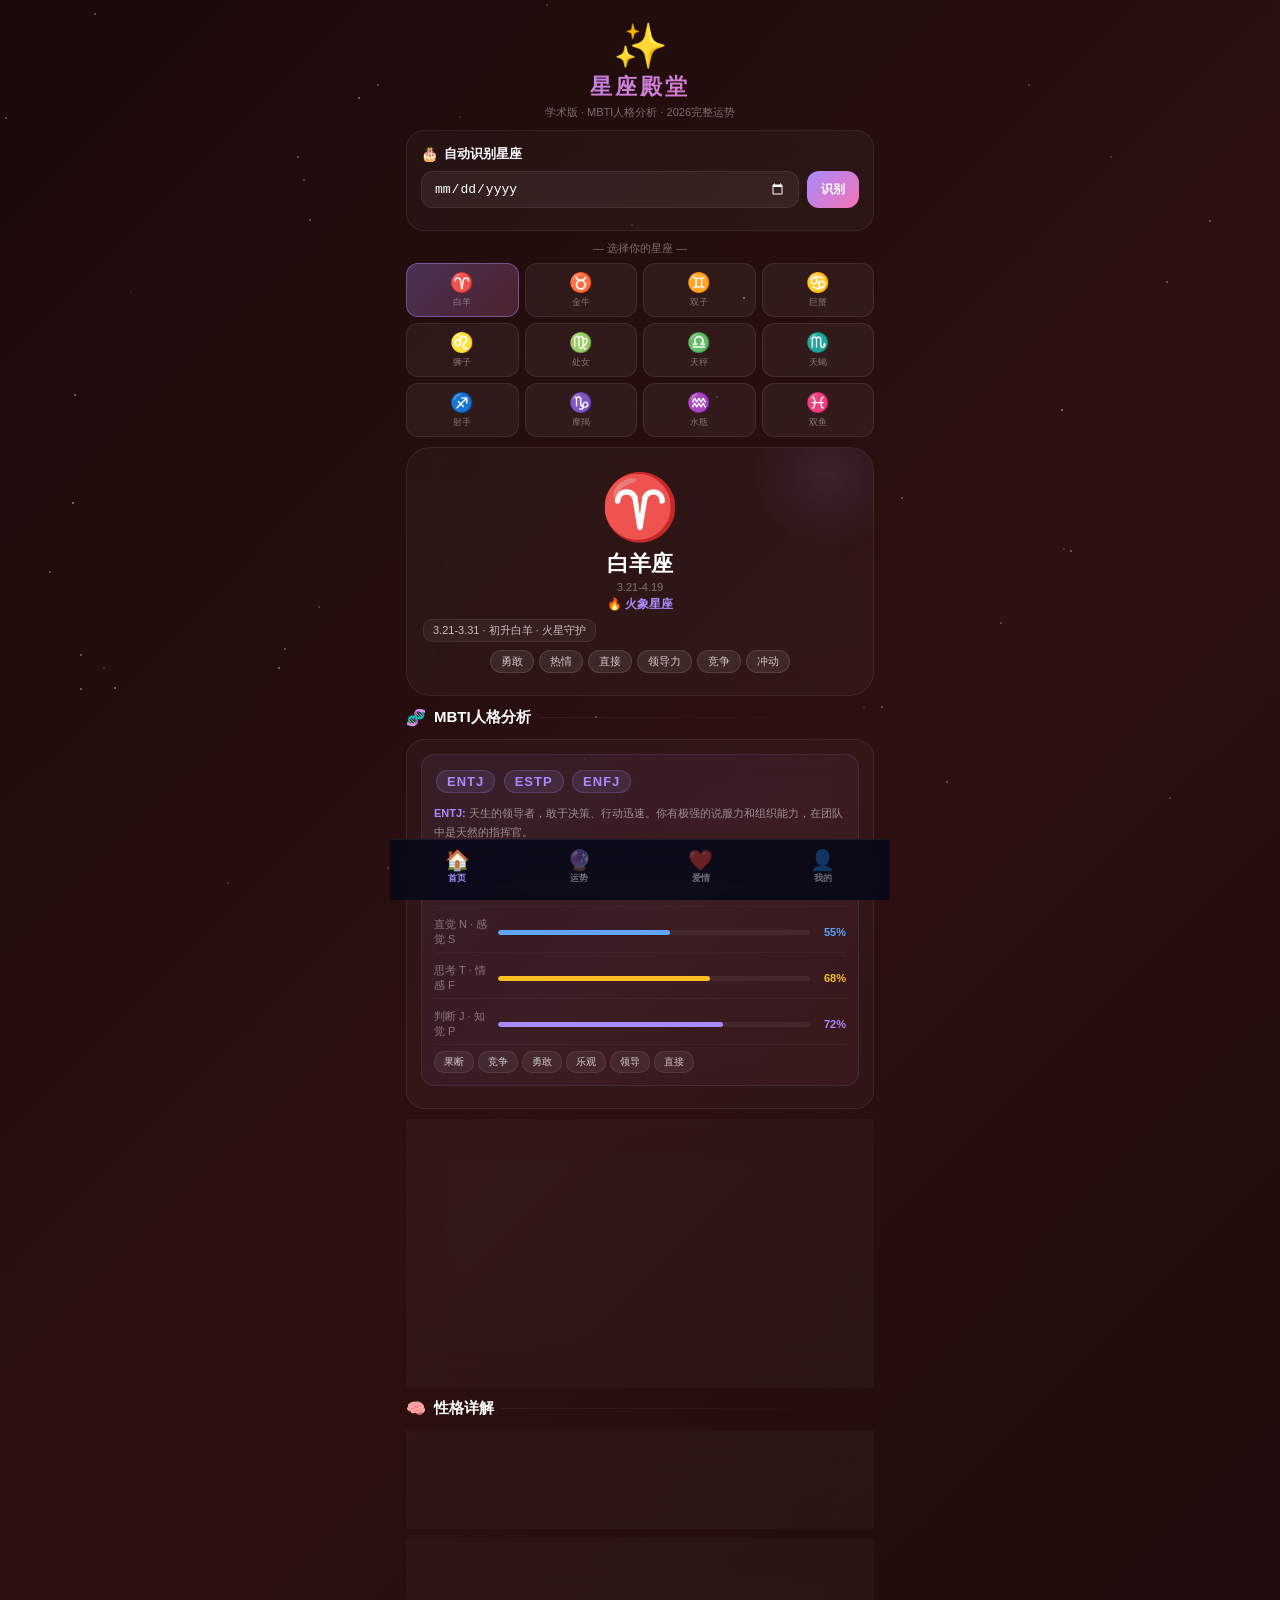
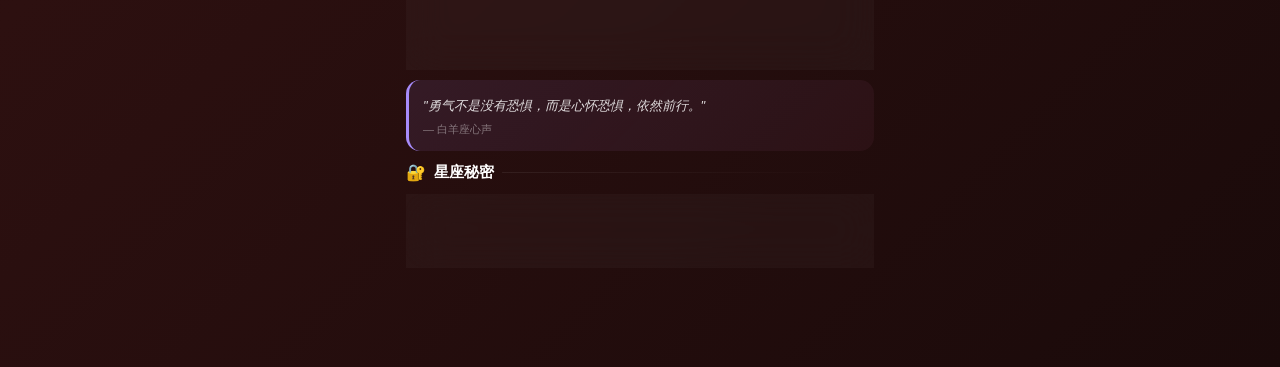
==== index.html @ 73b26836 "Update: add zodiac site with MBTI and academic papers" ====
<!DOCTYPE html>
<html lang="zh-CN">
<head>
<meta charset="UTF-8">
<meta name="viewport" content="width=device-width, initial-scale=1.0, user-scalable=no">
<title>星座殿堂 · 学术版</title>
<link rel="stylesheet" href="style.css">
</head>
<body class="fire">

<div id="particles"></div>
<div id="toast" class="toast">已保存 ✨</div>

<!-- 底部导航 -->
<nav class="bottom-nav">
  <button class="nav-btn active" onclick="switchNav('overview', this)">
    <div class="nav-icon">🏠</div><div class="nav-label">首页</div>
  </button>
  <button class="nav-btn" onclick="switchNav('fortune', this)">
    <div class="nav-icon">🔮</div><div class="nav-label">运势</div>
  </button>
  <button class="nav-btn" onclick="switchNav('love', this)">
    <div class="nav-icon">❤️</div><div class="nav-label">爱情</div>
  </button>
  <button class="nav-btn" onclick="switchNav('mine', this)">
    <div class="nav-icon">👤</div><div class="nav-label">我的</div>
  </button>
</nav>

<div class="container">

  <!-- ==================== 首页 ==================== -->
  <div id="nav-overview" class="tab-content active">

    <div class="header">
      <div class="header-icon">✨</div>
      <div class="header-title">星座殿堂</div>
      <div class="header-sub">学术版 · MBTI人格分析 · 2026完整运势</div>
    </div>

    <!-- 生日识别 -->
    <div class="card">
      <div class="card-title"><span class="icon">🎂</span>自动识别星座</div>
      <div class="birthday-row">
        <input class="birthday-input" type="date" id="birthdayInput">
        <button class="detect-btn" onclick="detectFromBirthday()">识别</button>
      </div>
      <div class="birthday-result" id="birthdayResult"></div>
    </div>

    <!-- 星座选择器 -->
    <div class="select-wrap">
      <div class="select-label">— 选择你的星座 —</div>
      <div class="select-grid" id="signGrid"></div>
    </div>

    <!-- 英雄卡片 -->
    <div class="hero-card">
      <span class="hero-sign" id="heroSign">♈</span>
      <div class="hero-name" id="heroName">白羊座</div>
      <div class="hero-date" id="heroDate">3月21日 - 4月19日</div>
      <div class="hero-element" id="heroElement">🔥 火象星座</div>
      <div class="subtype-row" id="subtypeRow"></div>
      <div class="hero-traits" id="heroTraits"></div>
    </div>

    <!-- MBTI -->
    <div class="section"><div class="section-header"><span class="section-icon">🧬</span><span class="section-title">MBTI人格分析</span><div class="section-line"></div></div></div>
    <div class="card" id="mbtiSection"></div>

    <!-- 评分 -->
    <div class="card">
      <div class="card-title"><span class="icon">⭐</span>六大维度评分</div>
      <div class="ring-wrap" id="scoreRings"></div>
    </div>

    <!-- 性格详解 -->
    <div class="section"><div class="section-header"><span class="section-icon">🧠</span><span class="section-title">性格详解</span><div class="section-line"></div></div></div>
    <div class="card" id="personalityCard"></div>

    <!-- 幸运物 -->
    <div class="card">
      <div class="card-title"><span class="icon">🍀</span>今日幸运</div>
      <div class="lucky-row" id="luckyRow"></div>
    </div>

    <!-- 语录 -->
    <div class="quote-card" id="quoteCard"></div>

    <!-- 星座秘密 -->
    <div class="section"><div class="section-header"><span class="section-icon">🔐</span><span class="section-title">星座秘密</span><div class="section-line"></div></div></div>
    <div class="card" id="secretCard"></div>
  </div>

  <!-- ==================== 运势 ==================== -->
  <div id="nav-fortune" class="tab-content">
    <div class="header">
      <div class="header-icon">🔮</div>
      <div class="header-title">运势分析</div>
    </div>

    <div class="select-wrap">
      <div class="select-label">切换星座</div>
      <div class="select-grid" id="fortuneSignGrid"></div>
    </div>

    <div class="period-nav">
      <button class="period-btn active" onclick="switchPeriod('day', this)">今日</button>
      <button class="period-btn" onclick="switchPeriod('week', this)">本周</button>
      <button class="period-btn" onclick="switchPeriod('month', this)">本月</button>
      <button class="period-btn" onclick="switchPeriod('year', this)">今年</button>
    </div>

    <div class="card"><div class="card-title"><span class="icon">📊</span>运势总览</div><div class="fortune-grid" id="fortuneGrid"></div></div>
    <div class="card"><div class="card-title"><span class="icon">✨</span>运势提醒</div><div id="fortuneTips"></div></div>
    <div class="card"><div class="card-title"><span class="icon">🌙</span>本月关键星象</div><div id="astroEvents"></div></div>

    <div class="card">
      <div class="card-title"><span class="icon">💼</span>职业匹配</div>
      <div id="careerMatchCard"></div>
    </div>

    <div class="card">
      <div class="card-title"><span class="icon">🎬</span>明星配对</div>
      <div id="celebCard"></div>
    </div>

    <div class="card">
      <div class="card-title"><span class="icon">📅</span>年度复盘</div>
      <div id="monthReviewCard"></div>
    </div>

    <div class="card">
      <div class="card-title"><span class="icon">📄</span>学术论文参考</div>
      <div id="paperSection"></div>
    </div>

    <div class="card">
      <div class="card-title"><span class="icon">🎲</span>每日抽签</div>
      <div class="shake-card" style="padding:0;border:none;background:transparent">
        <div class="shake-title">摇一摇，今日命运如何？</div>
        <button class="shake-btn" onclick="doShake()">🎲 摇一摇求签</button>
        <div class="lottery-result" id="lotteryResult">
          <div class="lottery-sign" id="lotterySign"></div>
          <div class="lottery-name" id="lotteryName"></div>
          <div class="lottery-desc" id="lotteryDesc"></div>
        </div>
      </div>
    </div>
  </div>

  <!-- ==================== 爱情 ==================== -->
  <div id="nav-love" class="tab-content">
    <div class="header">
      <div class="header-icon">❤️</div>
      <div class="header-title">爱情分析</div>
    </div>

    <div class="select-wrap">
      <div class="select-label">切换星座</div>
      <div class="select-grid" id="loveSignGrid"></div>
    </div>

    <div class="period-nav">
      <button class="period-btn active" onclick="switchPeriodLove('day', this)">今日</button>
      <button class="period-btn" onclick="switchPeriodLove('week', this)">本周</button>
      <button class="period-btn" onclick="switchPeriodLove('month', this)">本月</button>
    </div>

    <div class="card"><div class="card-title"><span class="icon">💘</span>爱情运势</div><div class="fortune-grid" id="loveGrid"></div></div>
    <div class="card"><div class="card-title"><span class="icon">💬</span>恋爱建议</div><div id="loveTips"></div></div>
    <div class="card"><div class="card-title"><span class="icon">🌸</span>提升桃花运</div><div id="flowerTips"></div></div>
    <div class="card"><div class="card-title"><span class="icon">⚠️</span>感情雷区</div><div id="loveWarn"></div></div>
    <div class="card"><div class="card-title"><span class="icon">📍</span>约会地点推荐</div><div id="dateLocations"></div></div>
    <div class="card"><div class="card-title"><span class="icon">🧠</span>爱情心理分析</div><div id="lovePsych"></div></div>
  </div>

  <!-- ==================== 我的 ==================== -->
  <div id="nav-mine" class="tab-content">
    <div class="header">
      <div class="header-icon">👤</div>
      <div class="header-title">我的收藏</div>
    </div>

    <div class="hero-card" id="mineHero"></div>

    <!-- 生日运势 -->
    <div class="section"><div class="section-header"><span class="section-icon">🎂</span><span class="section-title">生日当日运势</span><div class="section-line"></div></div></div>
    <div class="birthday-fortune-card" id="birthdayFortuneCard"></div>

    <div class="card"><div class="card-title"><span class="icon">💕</span>我的配对收藏</div><div id="savedCompat"></div></div>

    <div class="card"><div class="card-title"><span class="icon">🧬</span>我的MBTI档案</div><div id="mineMbti"></div></div>

    <div class="card">
      <div class="card-title"><span class="icon">📤</span>分享我的星座</div>
      <div class="share-card-preview" id="sharePreview"></div>
      <button class="action-btn action-primary" onclick="shareResult()">📤 复制分享文案</button>
    </div>

    <div class="card"><div class="card-title"><span class="icon">💪</span>健康评分</div><div class="health-grid" id="healthGrid"></div></div>
    <div class="card"><div class="card-title"><span class="icon">🥗</span>饮食建议</div><div id="dietTips"></div></div>
    <div class="card"><div class="card-title"><span class="icon">💰</span>财运分析</div><div id="mineMoney"></div></div>
    <div class="card"><div class="card-title"><span class="icon">🎓</span>学习/考试运</div><div id="mineStudy"></div></div>
    <div class="card"><div class="card-title"><span class="icon">🧘</span>解压方式</div><div id="relaxTips"></div></div>
    <div class="card"><div class="card-title"><span class="icon">😴</span>作息建议</div><div id="sleepTips"></div></div>

    <div class="card">
      <div class="card-title"><span class="icon">🗑️</span>清除数据</div>
      <button class="action-btn action-secondary" onclick="clearData()">清除所有保存的数据</button>
    </div>
  </div>

</div>

<script src="data.js"></script>
<script src="main.js"></script>
</body>
</html>
---- style.css ----
*{margin:0;padding:0;box-sizing:border-box;-webkit-tap-highlight-color:transparent}
:root{--bg:#0a0a1a;--card:#ffffff08;--border:#ffffff12;--text:#fff;--muted:rgba(255,255,255,0.4);--accent:#a78bfa;--fire:#ff6b35;--earth:#7cb342;--air:#29b6f6;--water:#5c6bc0}
body{font-family:-apple-system,BlinkMacSystemFont,'SF Pro Display','PingFang SC',sans-serif;background:var(--bg);color:var(--text);min-height:100vh;overflow-x:hidden;-webkit-font-smoothing:antialiased;transition:background 0.8s}
body.fire{background:linear-gradient(135deg,#1a0a0a,#2d1010,#1a0a0a)}
body.earth{background:linear-gradient(135deg,#0a1a0a,#101d10,#0a1a0a)}
body.air{background:linear-gradient(135deg,#0a0a1a,#0a1520,#0a0a1a)}
body.water{background:linear-gradient(135deg,#08081a,#0d0d2d,#08081a)}
.container{max-width:500px;margin:0 auto;padding:0 16px;padding-bottom:90px}
#particles{position:fixed;top:0;left:0;width:100%;height:100%;pointer-events:none;z-index:0;overflow:hidden}
.particle{position:absolute;width:2px;height:2px;background:#fff;border-radius:50%;animation:twinkle var(--d,3s) ease-in-out infinite}
@keyframes twinkle{0%,100%{opacity:0.2}50%{opacity:1}}
.header{text-align:center;padding:20px 0 10px;position:relative;z-index:1}
.header-icon{font-size:44px;animation:float 3s ease-in-out infinite}
@keyframes float{0%,100%{transform:translateY(0)}50%{transform:translateY(-5px)}}
.header-title{font-size:22px;font-weight:800;letter-spacing:3px;background:linear-gradient(135deg,#a78bfa,#f472b6);-webkit-background-clip:text;-webkit-text-fill-color:transparent;background-clip:text}
.header-sub{font-size:11px;color:var(--muted);margin-top:3px}
.hero-card{border-radius:24px;padding:22px 16px;margin:10px 0;background:var(--card);border:1px solid var(--border);text-align:center;position:relative;overflow:hidden;backdrop-filter:blur(20px);z-index:1}
.hero-card::before{content:'';position:absolute;top:-50px;right:-30px;width:150px;height:150px;background:radial-gradient(circle,rgba(167,139,250,0.1) 0%,transparent 70%);border-radius:50%}
.hero-sign{font-size:64px;display:block;margin-bottom:4px;position:relative;z-index:1}
.hero-name{font-size:22px;font-weight:800;margin-bottom:2px;position:relative;z-index:1}
.hero-date{font-size:11px;color:var(--muted);margin-bottom:3px;position:relative;z-index:1}
.hero-element{font-size:12px;color:var(--accent);font-weight:600;position:relative;z-index:1}
.hero-traits{display:flex;flex-wrap:wrap;gap:5px;justify-content:center;margin-top:8px;position:relative;z-index:1}
.trait-tag{padding:3px 10px;border-radius:20px;background:rgba(255,255,255,0.08);font-size:11px;color:rgba(255,255,255,0.75);border:1px solid rgba(255,255,255,0.1)}
.section{margin:12px 0;position:relative;z-index:1}
.section-header{display:flex;align-items:center;gap:8px;margin-bottom:8px}
.section-icon{font-size:16px}
.section-title{font-size:15px;font-weight:700}
.section-line{flex:1;height:1px;background:linear-gradient(to right,var(--border),transparent)}
.card{border-radius:18px;padding:14px;margin-bottom:10px;background:var(--card);border:1px solid var(--border);backdrop-filter:blur(20px);-webkit-backdrop-filter:blur(20px);position:relative;z-index:1}
.card-title{font-size:13px;font-weight:700;margin-bottom:8px;display:flex;align-items:center;gap:6px;flex-wrap:wrap}
.card-title .icon{font-size:14px}
.score-row{display:flex;align-items:center;margin:6px 0;gap:8px}
.score-label{font-size:11px;width:44px;color:rgba(255,255,255,0.5);flex-shrink:0}
.score-bar{flex:1;height:6px;border-radius:3px;background:rgba(255,255,255,0.07);overflow:hidden}
.score-fill{height:100%;border-radius:3px;transition:width 1.2s ease}
.score-val{font-size:12px;font-weight:700;width:28px;text-align:right;flex-shrink:0}
.fortune-grid{display:grid;grid-template-columns:repeat(3,1fr);gap:6px}
.fortune-item{border-radius:12px;padding:9px 4px;text-align:center;background:rgba(255,255,255,0.04);border:1px solid rgba(255,255,255,0.06);transition:transform 0.15s}
.fortune-item:active{transform:scale(0.93)}
.fortune-icon{font-size:17px;margin-bottom:2px}
.fortune-label{font-size:9px;color:var(--muted)}
.fortune-score{font-size:16px;font-weight:800;margin-top:2px}
.tip-item{display:flex;gap:8px;padding:7px 0;border-bottom:1px solid rgba(255,255,255,0.04);font-size:12px;line-height:1.7;color:rgba(255,255,255,0.75)}
.tip-item:last-child{border-bottom:none}
.tip-bullet{color:var(--accent);flex-shrink:0;margin-top:1px}
.lucky-row{display:flex;gap:6px;overflow-x:auto;padding-bottom:3px;scrollbar-width:none}
.lucky-row::-webkit-scrollbar{display:none}
.lucky-card{flex-shrink:0;width:68px;border-radius:12px;padding:8px 4px;text-align:center;background:rgba(255,255,255,0.04);border:1px solid rgba(255,255,255,0.06)}
.lucky-icon{font-size:19px;margin-bottom:2px}
.lucky-text{font-size:10px;color:rgba(255,255,255,0.7);line-height:1.3}
.period-nav{display:flex;gap:6px;margin-bottom:10px;position:relative;z-index:1}
.period-btn{flex:1;padding:6px;border-radius:11px;border:1px solid var(--border);background:rgba(255,255,255,0.04);color:rgba(255,255,255,0.4);font-size:11px;font-weight:600;cursor:pointer;text-align:center;transition:all 0.2s;user-select:none}
.period-btn.active{background:linear-gradient(135deg,rgba(167,139,250,0.25),rgba(244,114,182,0.15));border-color:rgba(167,139,250,0.35);color:#fff}
.ring-wrap{display:flex;justify-content:center;gap:12px;margin:10px 0;flex-wrap:wrap;position:relative;z-index:1}
.ring-item{text-align:center;min-width:60px}
.ring-svg{transform:rotate(-90deg);display:block}
.ring-bg{fill:none;stroke:rgba(255,255,255,0.07);stroke-width:5}
.ring-fill{fill:none;stroke-width:5;stroke-linecap:round;transition:stroke-dashoffset 1.5s ease}
.ring-text{font-size:15px;font-weight:800;margin-top:2px}
.ring-label{font-size:9px;color:var(--muted)}
.quote-card{border-radius:14px;padding:14px;margin:10px 0;background:linear-gradient(135deg,rgba(167,139,250,0.1),rgba(244,114,182,0.05));border-left:3px solid var(--accent);position:relative;z-index:1}
.quote-text{font-size:13px;line-height:1.8;color:rgba(255,255,255,0.85);font-style:italic}
.quote-author{font-size:11px;color:var(--muted);margin-top:5px}
.health-grid{display:grid;grid-template-columns:repeat(4,1fr);gap:6px}
.health-item{text-align:center;padding:8px 3px;border-radius:11px;background:rgba(255,255,255,0.04);border:1px solid rgba(255,255,255,0.06)}
.health-icon{font-size:17px;margin-bottom:2px}
.health-name{font-size:9px;color:var(--muted)}
.health-val{font-size:13px;font-weight:700;margin-top:2px}
.bottom-nav{position:fixed;bottom:0;left:50%;transform:translateX(-50%);width:100%;max-width:500px;z-index:100;background:rgba(10,10,26,0.95);backdrop-filter:blur(20px);border-top:1px solid var(--border);display:flex;padding:5px 8px 10px;gap:3px}
.nav-btn{flex:1;display:flex;flex-direction:column;align-items:center;gap:2px;padding:5px 3px;border-radius:11px;border:none;background:transparent;color:var(--muted);font-size:9px;cursor:pointer;transition:all 0.2s}
.nav-btn.active{color:var(--accent)}
.nav-btn:active{transform:scale(0.93)}
.nav-icon{font-size:20px;line-height:1}
.nav-label{font-weight:600}
.select-wrap{margin:10px 0;position:relative;z-index:1}
.select-label{font-size:11px;color:var(--muted);text-align:center;margin-bottom:7px}
.select-grid{display:grid;grid-template-columns:repeat(4,1fr);gap:6px}
.sign-btn{padding:7px 3px;border-radius:12px;text-align:center;cursor:pointer;background:rgba(255,255,255,0.05);border:1px solid rgba(255,255,255,0.08);font-size:19px;transition:all 0.2s;user-select:none}
.sign-btn:hover{background:rgba(255,255,255,0.1)}
.sign-btn.selected{background:linear-gradient(135deg,rgba(167,139,250,0.3),rgba(244,114,182,0.2));border-color:rgba(167,139,250,0.45)}
.sign-btn:active{transform:scale(0.94)}
.sign-btn-label{font-size:9px;color:var(--muted);margin-top:2px;display:block}
.compat-card{border-radius:12px;padding:11px;text-align:center;background:rgba(255,255,255,0.04);border:1px solid rgba(255,255,255,0.06);margin:6px 0}
.compat-signs{display:flex;justify-content:center;align-items:center;gap:12px}
.compat-sign{font-size:32px}
.compat-heart{font-size:20px;animation:pulse 1.5s ease-in-out infinite}
@keyframes pulse{0%,100%{transform:scale(1)}50%{transform:scale(1.2)}}
.compat-bar-wrap{margin-top:5px}
.compat-bar{height:4px;border-radius:2px;background:rgba(255,255,255,0.08);overflow:hidden;margin:3px 0}
.compat-bar-fill{border-radius:2px;height:100%}
.share-card-preview{background:var(--card);border:1px solid var(--border);border-radius:18px;padding:18px 14px;text-align:center;margin:10px 0;position:relative;overflow:hidden}
.share-bg{position:absolute;top:0;left:0;right:0;bottom:0;background:linear-gradient(135deg,rgba(167,139,250,0.15),rgba(244,114,182,0.1));z-index:0}
.share-content{position:relative;z-index:1}
.share-sign{font-size:52px}
.share-name{font-size:18px;font-weight:800;margin-top:5px}
.share-score{font-size:34px;font-weight:900;background:linear-gradient(135deg,#a78bfa,#f472b6);-webkit-background-clip:text;-webkit-text-fill-color:transparent;margin:5px 0}
.share-quote{font-size:12px;color:rgba(255,255,255,0.7);font-style:italic}
.shake-card{border-radius:18px;padding:18px;text-align:center;background:var(--card);border:1px solid var(--border);margin:10px 0;position:relative;z-index:1}
.shake-title{font-size:12px;color:var(--muted);margin-bottom:10px}
.shake-btn{width:100%;padding:11px;border-radius:13px;border:none;cursor:pointer;background:linear-gradient(135deg,#a78bfa,#f472b6);color:#fff;font-size:14px;font-weight:700;transition:transform 0.1s}
.shake-btn:active{transform:scale(0.96)}
.shake-result{margin-top:12px;display:none}
.shake-result.show{display:block}
.shake-result.show .shake-fortune{font-size:34px;margin-bottom:8px;animation:fadeIn 0.5s}
@keyframes fadeIn{from{opacity:0;transform:scale(0.8)}to{opacity:1;transform:scale(1)}}
.shake-text{font-size:12px;line-height:1.8;color:rgba(255,255,255,0.8)}
.lottery-result{text-align:center;padding:14px;display:none}
.lottery-result.show{display:block}
.lottery-sign{font-size:52px;animation:bounceIn 0.6s}
@keyframes bounceIn{0%{transform:scale(0) rotate(-20deg);opacity:0}60%{transform:scale(1.2) rotate(5deg)}100%{transform:scale(1) rotate(0);opacity:1}}
.lottery-name{font-size:14px;font-weight:700;margin-top:5px}
.lottery-desc{font-size:12px;color:rgba(255,255,255,0.7);margin-top:4px;line-height:1.7}
.birthday-row{display:flex;gap:8px;margin:8px 0;position:relative;z-index:1}
.birthday-input{flex:1;padding:9px 12px;border-radius:12px;border:1px solid var(--border);background:rgba(255,255,255,0.06);color:#fff;font-size:13px;outline:none}
.birthday-input:focus{border-color:var(--accent)}
.birthday-input::-webkit-calendar-picker-indicator{filter:invert(1)}
.detect-btn{padding:9px 14px;border-radius:12px;border:none;background:linear-gradient(135deg,#a78bfa,#f472b6);color:#fff;font-size:12px;font-weight:600;cursor:pointer;white-space:nowrap;flex-shrink:0}
.detect-btn:active{transform:scale(0.96)}
.birthday-result{margin-top:8px;padding:9px;border-radius:11px;background:rgba(167,139,250,0.1);border:1px solid rgba(167,139,250,0.2);text-align:center;font-size:12px;color:var(--accent);display:none;position:relative;z-index:1}
.birthday-result.show{display:block}
.toast{position:fixed;top:16px;left:50%;transform:translateX(-50%) translateY(-100px);background:rgba(0,0,0,0.9);color:#fff;padding:8px 16px;border-radius:30px;font-size:12px;font-weight:600;z-index:999;transition:transform 0.3s;white-space:nowrap}
.toast.show{transform:translateX(-50%) translateY(0)}
.tab-content{display:none;position:relative;z-index:1}
.tab-content.active{display:block}
.action-btn{width:100%;padding:10px;border-radius:12px;border:none;cursor:pointer;font-size:12px;font-weight:700;margin-top:6px;transition:transform 0.15s;text-align:center}
.action-btn:active{transform:scale(0.97)}
.action-primary{background:linear-gradient(135deg,#a78bfa,#f472b6);color:#fff}
.action-secondary{background:rgba(255,255,255,0.08);color:rgba(255,255,255,0.8);border:1px solid var(--border)}
.mbti-card{border-radius:13px;padding:12px;margin-bottom:8px;background:linear-gradient(135deg,rgba(167,139,250,0.08),rgba(244,114,182,0.04));border:1px solid rgba(167,139,250,0.12)}
.mbti-badge{display:inline-flex;align-items:center;padding:3px 10px;border-radius:20px;background:rgba(167,139,250,0.12);border:1px solid rgba(167,139,250,0.2);font-size:13px;font-weight:800;letter-spacing:1px;margin:3px 2px;color:#a78bfa}
.mbti-type-desc{font-size:11px;color:rgba(255,255,255,0.5);margin-top:4px;line-height:1.7}
.mbti-dimension{display:flex;align-items:center;gap:8px;margin:5px 0;padding:5px 0;border-bottom:1px solid rgba(255,255,255,0.04)}
.mbti-dim-label{font-size:11px;color:var(--muted);width:56px;flex-shrink:0}
.mbti-dim-bar{flex:1;height:5px;border-radius:3px;background:rgba(255,255,255,0.06);overflow:hidden}
.mbti-dim-fill{height:100%;border-radius:3px;transition:width 0.8s ease}
.mbti-dim-val{font-size:11px;font-weight:700;width:28px;text-align:right;flex-shrink:0}
.mbti-traits{display:flex;flex-wrap:wrap;gap:4px;margin-top:6px}
.mbti-trait{font-size:10px;padding:3px 9px;border-radius:10px;background:rgba(255,255,255,0.06);border:1px solid rgba(255,255,255,0.08);color:rgba(255,255,255,0.75)}
.paper-card{border-radius:12px;padding:12px;margin-bottom:8px;background:rgba(255,255,255,0.04);border:1px solid rgba(255,255,255,0.06)}
.paper-type-tag{display:inline-block;padding:2px 7px;border-radius:7px;font-size:10px;font-weight:700;margin-bottom:4px}
.paper-type-q{background:rgba(239,68,68,0.15);color:#fca5a5}
.paper-type-sci{background:rgba(52,211,153,0.15);color:#6ee7b7}
.paper-type-journal{background:rgba(96,165,250,0.15);color:#93c5fd}
.paper-title{font-size:12px;font-weight:700;line-height:1.6;color:rgba(255,255,255,0.9)}
.paper-authors{font-size:10px;color:var(--muted);margin-top:3px}
.paper-journal{font-size:10px;color:var(--muted);font-style:italic}
.paper-doi{font-size:10px;color:#60a5fa;word-break:break-all;margin-top:2px}
.paper-note{font-size:11px;color:rgba(255,255,255,0.6);margin-top:4px;line-height:1.6}
.paper-tags{display:flex;flex-wrap:wrap;gap:3px;margin-top:5px}
.paper-tag{font-size:10px;padding:2px 6px;border-radius:7px;background:rgba(255,255,255,0.06);color:var(--muted)}
.birthday-fortune-card{border-radius:14px;padding:14px;margin-bottom:10px;background:linear-gradient(135deg,rgba(167,139,250,0.06),rgba(244,114,182,0.04));border:1px solid rgba(167,139,250,0.1)}
.birthday-number{font-size:42px;font-weight:900;background:linear-gradient(135deg,#a78bfa,#f472b6);-webkit-background-clip:text;-webkit-text-fill-color:transparent;background-clip:text;text-align:center;margin:6px 0;line-height:1.1}
.birthday-essence{font-size:11px;color:rgba(255,255,255,0.5);text-align:center;margin-bottom:6px}
.birthday-chart{display:flex;align-items:flex-end;justify-content:center;gap:3px;margin:8px 0;height:45px}
.birthday-bar-col{text-align:center}
.birthday-bar{width:18px;border-radius:3px 3px 0 0;min-height:4px;transition:height 0.5s ease}
.birthday-bar-label{font-size:9px;color:var(--muted);margin-top:3px}
.birthday-factor{display:flex;gap:8px;padding:6px 0;border-bottom:1px solid rgba(255,255,255,0.04)}
.birthday-factor:last-child{border-bottom:none}
.birthday-factor-icon{font-size:14px;flex-shrink:0}
.birthday-factor-label{font-size:11px;color:var(--muted);width:48px;flex-shrink:0}
.birthday-factor-text{font-size:12px;line-height:1.6;color:rgba(255,255,255,0.8);flex:1}
.birthday-element-row{display:flex;gap:4px;margin-top:6px;flex-wrap:wrap}
.birthday-element-tag{padding:3px 8px;border-radius:8px;background:rgba(255,255,255,0.05);border:1px solid rgba(255,255,255,0.08);font-size:10px;color:var(--muted)}
.birthday-element-tag.active{background:rgba(167,139,250,0.12);border-color:rgba(167,139,250,0.25);color:#a78bfa}
.subtype-row{display:flex;flex-wrap:wrap;gap:4px;margin-top:6px;position:relative;z-index:1}
.subtype-badge{padding:3px 9px;border-radius:9px;background:rgba(255,255,255,0.05);border:1px solid rgba(255,255,255,0.08);font-size:11px;color:rgba(255,255,255,0.7)}
.career-match-grid{display:grid;grid-template-columns:1fr 1fr;gap:6px}
.career-match-item{border-radius:12px;padding:9px;background:rgba(255,255,255,0.04);border:1px solid rgba(255,255,255,0.06);display:flex;align-items:center;gap:8px}
.career-match-icon{font-size:20px;flex-shrink:0}
.career-match-name{font-size:12px;font-weight:700}
.career-match-sub{font-size:10px;color:var(--muted);margin-top:1px}
.celeb-card{border-radius:11px;padding:9px;background:rgba(255,255,255,0.04);border:1px solid rgba(255,255,255,0.06);margin:5px 0;display:flex;align-items:center;gap:10px}
.celeb-icon{font-size:28px;flex-shrink:0}
.celeb-name{font-size:12px;font-weight:700}
.celeb-desc{font-size:10px;color:var(--muted);margin-top:1px}
.month-review-grid{display:grid;grid-template-columns:repeat(4,1fr);gap:5px}
.month-item{border-radius:9px;padding:6px 3px;text-align:center;background:rgba(255,255,255,0.04);border:1px solid rgba(255,255,255,0.06)}
.month-item.best{background:rgba(167,139,250,0.1);border-color:rgba(167,139,250,0.2)}
.month-item.worst{background:rgba(239,68,68,0.07);border-color:rgba(239,68,68,0.12)}
.month-name{font-size:9px;color:var(--muted)}
.month-score{font-size:14px;font-weight:700;margin-top:2px}
.color-money{background:#fbbf24}.color-career{background:#a78bfa}.color-health{background:#34d399}.color-study{background:#60a5fa}.color-social{background:#f97316}.color-love{background:#f472b6}
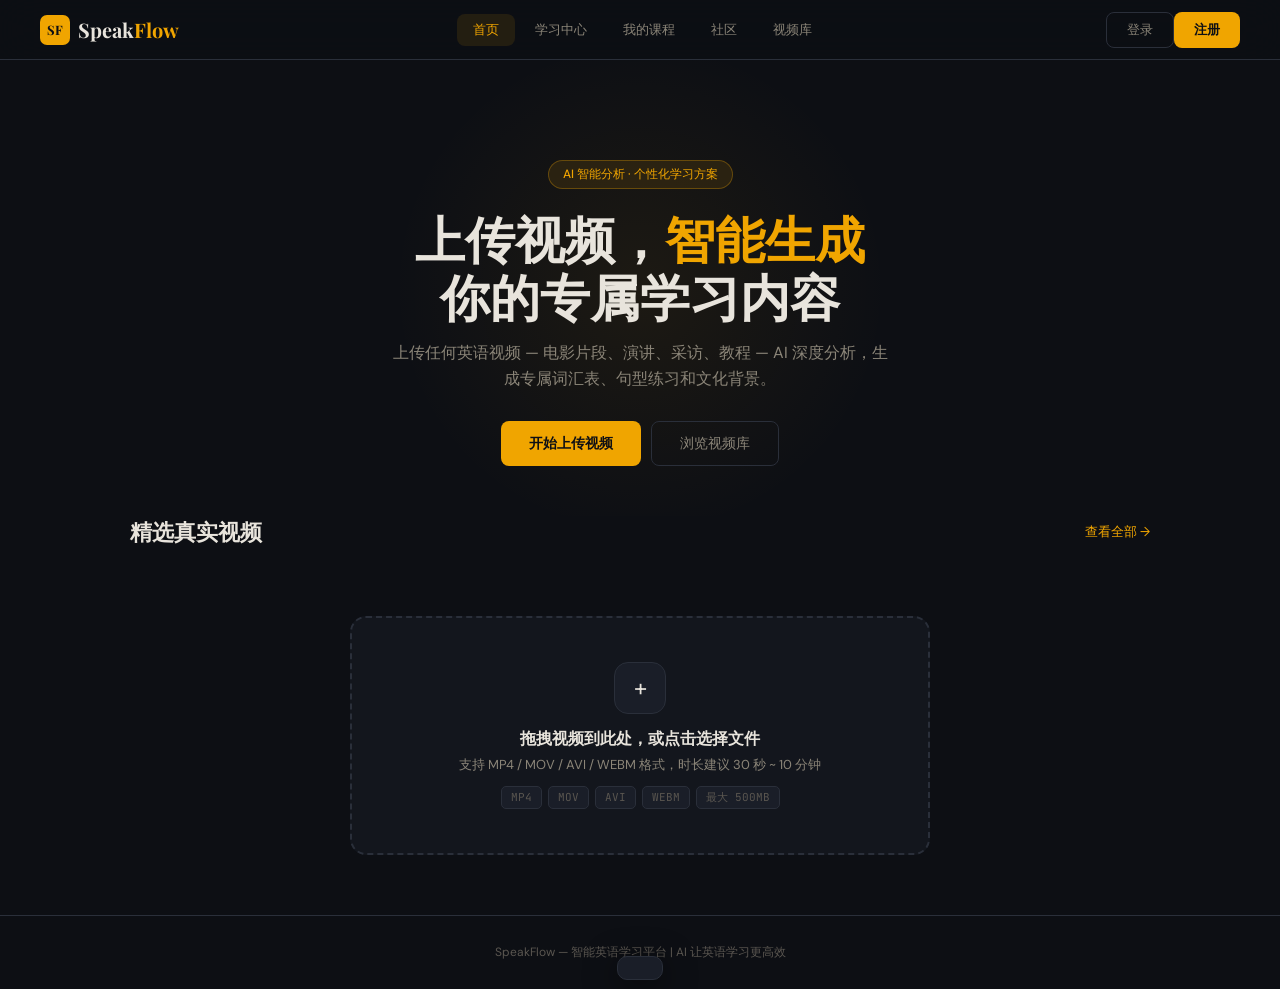
==== commit 9ad19ddf: "SpeakFlow 英语学习网站 - 完整版 with 微信登录后端" ====
--- a/index.html
+++ b/index.html
@@ -2,218 +2,318 @@
 <html lang="zh-CN">
 <head>
 <meta charset="UTF-8">
-<meta name="viewport" content="width=device-width, initial-scale=1.0, user-scalable=no">
-<title>星座殿堂 · 学术版</title>
-<link rel="stylesheet" href="style.css">
+<meta name="viewport" content="width=device-width, initial-scale=1.0">
+<title>SpeakFlow — 智能英语口语学习</title>
+<link rel="stylesheet" href="css/style.css">
+<script src="https://cdn.bootcdn.net/ajax/libs/qrcodejs/1.0.0/qrcode.min.js"></script>
 </head>
-<body class="fire">
-
-<div id="particles"></div>
-<div id="toast" class="toast">已保存 ✨</div>
-
-<!-- 底部导航 -->
-<nav class="bottom-nav">
-  <button class="nav-btn active" onclick="switchNav('overview', this)">
-    <div class="nav-icon">🏠</div><div class="nav-label">首页</div>
-  </button>
-  <button class="nav-btn" onclick="switchNav('fortune', this)">
-    <div class="nav-icon">🔮</div><div class="nav-label">运势</div>
-  </button>
-  <button class="nav-btn" onclick="switchNav('love', this)">
-    <div class="nav-icon">❤️</div><div class="nav-label">爱情</div>
-  </button>
-  <button class="nav-btn" onclick="switchNav('mine', this)">
-    <div class="nav-icon">👤</div><div class="nav-label">我的</div>
-  </button>
-</nav>
-
-<div class="container">
-
-  <!-- ==================== 首页 ==================== -->
-  <div id="nav-overview" class="tab-content active">
-
-    <div class="header">
-      <div class="header-icon">✨</div>
-      <div class="header-title">星座殿堂</div>
-      <div class="header-sub">学术版 · MBTI人格分析 · 2026完整运势</div>
-    </div>
-
-    <!-- 生日识别 -->
-    <div class="card">
-      <div class="card-title"><span class="icon">🎂</span>自动识别星座</div>
-      <div class="birthday-row">
-        <input class="birthday-input" type="date" id="birthdayInput">
-        <button class="detect-btn" onclick="detectFromBirthday()">识别</button>
-      </div>
-      <div class="birthday-result" id="birthdayResult"></div>
-    </div>
-
-    <!-- 星座选择器 -->
-    <div class="select-wrap">
-      <div class="select-label">— 选择你的星座 —</div>
-      <div class="select-grid" id="signGrid"></div>
-    </div>
-
-    <!-- 英雄卡片 -->
-    <div class="hero-card">
-      <span class="hero-sign" id="heroSign">♈</span>
-      <div class="hero-name" id="heroName">白羊座</div>
-      <div class="hero-date" id="heroDate">3月21日 - 4月19日</div>
-      <div class="hero-element" id="heroElement">🔥 火象星座</div>
-      <div class="subtype-row" id="subtypeRow"></div>
-      <div class="hero-traits" id="heroTraits"></div>
-    </div>
-
-    <!-- MBTI -->
-    <div class="section"><div class="section-header"><span class="section-icon">🧬</span><span class="section-title">MBTI人格分析</span><div class="section-line"></div></div></div>
-    <div class="card" id="mbtiSection"></div>
-
-    <!-- 评分 -->
-    <div class="card">
-      <div class="card-title"><span class="icon">⭐</span>六大维度评分</div>
-      <div class="ring-wrap" id="scoreRings"></div>
-    </div>
-
-    <!-- 性格详解 -->
-    <div class="section"><div class="section-header"><span class="section-icon">🧠</span><span class="section-title">性格详解</span><div class="section-line"></div></div></div>
-    <div class="card" id="personalityCard"></div>
-
-    <!-- 幸运物 -->
-    <div class="card">
-      <div class="card-title"><span class="icon">🍀</span>今日幸运</div>
-      <div class="lucky-row" id="luckyRow"></div>
-    </div>
-
-    <!-- 语录 -->
-    <div class="quote-card" id="quoteCard"></div>
-
-    <!-- 星座秘密 -->
-    <div class="section"><div class="section-header"><span class="section-icon">🔐</span><span class="section-title">星座秘密</span><div class="section-line"></div></div></div>
-    <div class="card" id="secretCard"></div>
-  </div>
-
-  <!-- ==================== 运势 ==================== -->
-  <div id="nav-fortune" class="tab-content">
-    <div class="header">
-      <div class="header-icon">🔮</div>
-      <div class="header-title">运势分析</div>
-    </div>
-
-    <div class="select-wrap">
-      <div class="select-label">切换星座</div>
-      <div class="select-grid" id="fortuneSignGrid"></div>
-    </div>
-
-    <div class="period-nav">
-      <button class="period-btn active" onclick="switchPeriod('day', this)">今日</button>
-      <button class="period-btn" onclick="switchPeriod('week', this)">本周</button>
-      <button class="period-btn" onclick="switchPeriod('month', this)">本月</button>
-      <button class="period-btn" onclick="switchPeriod('year', this)">今年</button>
-    </div>
-
-    <div class="card"><div class="card-title"><span class="icon">📊</span>运势总览</div><div class="fortune-grid" id="fortuneGrid"></div></div>
-    <div class="card"><div class="card-title"><span class="icon">✨</span>运势提醒</div><div id="fortuneTips"></div></div>
-    <div class="card"><div class="card-title"><span class="icon">🌙</span>本月关键星象</div><div id="astroEvents"></div></div>
-
-    <div class="card">
-      <div class="card-title"><span class="icon">💼</span>职业匹配</div>
-      <div id="careerMatchCard"></div>
-    </div>
-
-    <div class="card">
-      <div class="card-title"><span class="icon">🎬</span>明星配对</div>
-      <div id="celebCard"></div>
-    </div>
-
-    <div class="card">
-      <div class="card-title"><span class="icon">📅</span>年度复盘</div>
-      <div id="monthReviewCard"></div>
-    </div>
-
-    <div class="card">
-      <div class="card-title"><span class="icon">📄</span>学术论文参考</div>
-      <div id="paperSection"></div>
-    </div>
-
-    <div class="card">
-      <div class="card-title"><span class="icon">🎲</span>每日抽签</div>
-      <div class="shake-card" style="padding:0;border:none;background:transparent">
-        <div class="shake-title">摇一摇，今日命运如何？</div>
-        <button class="shake-btn" onclick="doShake()">🎲 摇一摇求签</button>
-        <div class="lottery-result" id="lotteryResult">
-          <div class="lottery-sign" id="lotterySign"></div>
-          <div class="lottery-name" id="lotteryName"></div>
-          <div class="lottery-desc" id="lotteryDesc"></div>
+<body>
+
+<!-- Header -->
+<header>
+  <div class="logo" onclick="App.switchPage('home')">
+    <div class="logo-icon">SF</div>
+    <span>Speak<span class="accent">Flow</span></span>
+  </div>
+  <nav>
+    <button class="nav-btn active" id="nav-home" onclick="App.switchPage('home')">首页</button>
+    <button class="nav-btn" id="nav-center" onclick="App.switchPage('center')">学习中心</button>
+    <button class="nav-btn" id="nav-course" onclick="App.switchPage('course')">我的课程</button>
+    <button class="nav-btn" id="nav-community" onclick="App.switchPage('community')">社区</button>
+    <button class="nav-btn" id="nav-videos" onclick="App.switchPage('videos')">视频库</button>
+  </nav>
+  <div class="header-actions">
+    <div id="header-unauth">
+      <button class="btn btn-ghost" onclick="Auth.showLogin('login')">登录</button>
+      <button class="btn btn-primary" onclick="Auth.showLogin('register')">注册</button>
+    </div>
+    <div id="header-auth" class="user-profile" style="display:none" onclick="App.showProfileMenu()">
+      <div class="user-info">
+        <div class="user-name" id="headerUserName">—</div>
+        <div class="user-level">Lv.<span id="headerUserLevel">1</span></div>
+      </div>
+      <div class="avatar-btn" id="headerAvatar">?</div>
+    </div>
+  </div>
+</header>
+
+<!-- ══════════════ HOME PAGE ══════════════ -->
+<div class="page active" id="page-home">
+
+  <section class="hero">
+    <div class="hero-badge">AI 智能分析 · 个性化学习方案</div>
+    <h1>上传视频，<em>智能生成</em><br>你的专属学习内容</h1>
+    <p>上传任何英语视频 — 电影片段、演讲、采访、教程 — AI 深度分析，生成专属词汇表、句型练习和文化背景。</p>
+    <div class="hero-actions">
+      <button class="btn btn-primary" onclick="document.getElementById('fileInput').click()">开始上传视频</button>
+      <button class="btn btn-ghost" onclick="App.switchPage('videos')">浏览视频库</button>
+    </div>
+  </section>
+
+  <!-- Video Library Preview -->
+  <section class="section" id="videoPreview">
+    <div class="section-head">
+      <h2>精选真实视频</h2>
+      <span class="see-all" onclick="App.switchPage('videos')">查看全部 →</span>
+    </div>
+    <div class="video-grid" id="homeVideoGrid"></div>
+  </section>
+
+  <!-- Upload -->
+  <section class="upload-section">
+    <div class="upload-zone" id="uploadZone">
+      <input type="file" id="fileInput" accept="video/*">
+      <div class="upload-icon">+</div>
+      <h3>拖拽视频到此处，或点击选择文件</h3>
+      <p>支持 MP4 / MOV / AVI / WEBM 格式，时长建议 30 秒 ~ 10 分钟</p>
+      <div class="formats">
+        <span class="format-tag">MP4</span><span class="format-tag">MOV</span><span class="format-tag">AVI</span>
+        <span class="format-tag">WEBM</span><span class="format-tag">最大 500MB</span>
+      </div>
+    </div>
+  </section>
+
+  <!-- Preview -->
+  <section class="preview-section" id="previewSection">
+    <div class="video-preview">
+      <video id="videoPlayer" controls></video>
+      <div class="video-info">
+        <div class="video-meta">
+          <div class="video-name" id="videoName"></div>
+          <div class="video-size" id="videoSize"></div>
         </div>
-      </div>
-    </div>
-  </div>
-
-  <!-- ==================== 爱情 ==================== -->
-  <div id="nav-love" class="tab-content">
-    <div class="header">
-      <div class="header-icon">❤️</div>
-      <div class="header-title">爱情分析</div>
-    </div>
-
-    <div class="select-wrap">
-      <div class="select-label">切换星座</div>
-      <div class="select-grid" id="loveSignGrid"></div>
-    </div>
-
-    <div class="period-nav">
-      <button class="period-btn active" onclick="switchPeriodLove('day', this)">今日</button>
-      <button class="period-btn" onclick="switchPeriodLove('week', this)">本周</button>
-      <button class="period-btn" onclick="switchPeriodLove('month', this)">本月</button>
-    </div>
-
-    <div class="card"><div class="card-title"><span class="icon">💘</span>爱情运势</div><div class="fortune-grid" id="loveGrid"></div></div>
-    <div class="card"><div class="card-title"><span class="icon">💬</span>恋爱建议</div><div id="loveTips"></div></div>
-    <div class="card"><div class="card-title"><span class="icon">🌸</span>提升桃花运</div><div id="flowerTips"></div></div>
-    <div class="card"><div class="card-title"><span class="icon">⚠️</span>感情雷区</div><div id="loveWarn"></div></div>
-    <div class="card"><div class="card-title"><span class="icon">📍</span>约会地点推荐</div><div id="dateLocations"></div></div>
-    <div class="card"><div class="card-title"><span class="icon">🧠</span>爱情心理分析</div><div id="lovePsych"></div></div>
-  </div>
-
-  <!-- ==================== 我的 ==================== -->
-  <div id="nav-mine" class="tab-content">
-    <div class="header">
-      <div class="header-icon">👤</div>
-      <div class="header-title">我的收藏</div>
-    </div>
-
-    <div class="hero-card" id="mineHero"></div>
-
-    <!-- 生日运势 -->
-    <div class="section"><div class="section-header"><span class="section-icon">🎂</span><span class="section-title">生日当日运势</span><div class="section-line"></div></div></div>
-    <div class="birthday-fortune-card" id="birthdayFortuneCard"></div>
-
-    <div class="card"><div class="card-title"><span class="icon">💕</span>我的配对收藏</div><div id="savedCompat"></div></div>
-
-    <div class="card"><div class="card-title"><span class="icon">🧬</span>我的MBTI档案</div><div id="mineMbti"></div></div>
-
-    <div class="card">
-      <div class="card-title"><span class="icon">📤</span>分享我的星座</div>
-      <div class="share-card-preview" id="sharePreview"></div>
-      <button class="action-btn action-primary" onclick="shareResult()">📤 复制分享文案</button>
-    </div>
-
-    <div class="card"><div class="card-title"><span class="icon">💪</span>健康评分</div><div class="health-grid" id="healthGrid"></div></div>
-    <div class="card"><div class="card-title"><span class="icon">🥗</span>饮食建议</div><div id="dietTips"></div></div>
-    <div class="card"><div class="card-title"><span class="icon">💰</span>财运分析</div><div id="mineMoney"></div></div>
-    <div class="card"><div class="card-title"><span class="icon">🎓</span>学习/考试运</div><div id="mineStudy"></div></div>
-    <div class="card"><div class="card-title"><span class="icon">🧘</span>解压方式</div><div id="relaxTips"></div></div>
-    <div class="card"><div class="card-title"><span class="icon">😴</span>作息建议</div><div id="sleepTips"></div></div>
-
-    <div class="card">
-      <div class="card-title"><span class="icon">🗑️</span>清除数据</div>
-      <button class="action-btn action-secondary" onclick="clearData()">清除所有保存的数据</button>
-    </div>
-  </div>
-
-</div>
-
-<script src="data.js"></script>
-<script src="main.js"></script>
+        <button class="btn btn-danger btn-sm" id="removeBtn">移除</button>
+      </div>
+    </div>
+    <button class="btn-analyze" id="analyzeBtn" onclick="Analysis.start()">
+      <span id="btnIcon">AI</span>
+      <span id="btnText">开始 AI 分析</span>
+    </button>
+  </section>
+
+  <!-- Results -->
+  <section class="results-section" id="resultsSection">
+    <div class="results-header">
+      <h2>学习内容已生成</h2>
+      <p>基于视频内容，AI 为你定制了以下学习材料</p>
+    </div>
+    <div class="score-grid" id="scoreGrid"></div>
+    <div class="content-grid" id="contentGrid"></div>
+    <div class="practice-section" id="practiceSection"></div>
+    <div class="learning-path" id="learningPath"></div>
+    <div class="results-cta">
+      <button class="btn btn-primary" onclick="Analysis.savePlan()">保存学习计划</button>
+      <button class="btn btn-ghost" onclick="Analysis.reset()">分析新视频</button>
+    </div>
+  </section>
+</div>
+
+<!-- ══════════════ 学习中心 PAGE ══════════════ -->
+<div class="page" id="page-center">
+  <div class="center-page">
+    <div class="center-hero">
+      <h1>学习中心</h1>
+      <p>系统化学习路径，从零基础到流利表达</p>
+    </div>
+    <div class="stats-bar" id="statsBar"></div>
+    <div class="section-head"><h2>精选课程</h2><span class="see-all" onclick="App.switchPage('course')">查看全部 →</span></div>
+    <div class="course-grid" id="courseGrid"></div>
+    <div class="section-head"><h2>选择你的级别</h2></div>
+    <div class="level-grid">
+      <div class="level-card beginner" onclick="App.selectLevel('beginner')"><div class="level-icon">B</div><div class="level-title">初级 Beginner</div><div class="level-desc">零基础入门，音标、基础词汇、日常问候语</div></div>
+      <div class="level-card intermediate" onclick="App.selectLevel('intermediate')"><div class="level-icon">I</div><div class="level-title">中级 Intermediate</div><div class="level-desc">日常对话、看剧学英语、词汇量 3000-6000</div></div>
+      <div class="level-card advanced" onclick="App.selectLevel('advanced')"><div class="level-icon">A</div><div class="level-title">高级 Advanced</div><div class="level-desc">商务英语、学术演讲、雅思托福备考</div></div>
+    </div>
+    <div class="section-head" style="margin-top:40px"><h2>专项训练</h2></div>
+    <div class="course-grid" id="practiceGrid"></div>
+  </div>
+</div>
+
+<!-- ══════════════ 我的课程 PAGE ══════════════ -->
+<div class="page" id="page-course">
+  <div class="mycourse-page">
+    <div class="mycourse-header">
+      <h1>我的课程</h1>
+      <div class="filter-tabs" id="courseFilterTabs">
+        <button class="filter-tab active" onclick="Courses.filter('all', this)">全部</button>
+        <button class="filter-tab" onclick="Courses.filter('learning', this)">学习中</button>
+        <button class="filter-tab" onclick="Courses.filter('done', this)">已完成</button>
+        <button class="filter-tab" onclick="Courses.filter('saved', this)">收藏</button>
+      </div>
+    </div>
+    <div id="mycourseList"></div>
+  </div>
+</div>
+
+<!-- ══════════════ 视频库 PAGE ══════════════ -->
+<div class="page" id="page-videos">
+  <div class="videos-page">
+    <div class="videos-hero">
+      <h1>视频库</h1>
+      <p>精选真实英语学习视频，支持在线播放，边看边学</p>
+    </div>
+    <div class="filter-tabs" style="margin-bottom:24px">
+      <button class="filter-tab active" onclick="Videos.filter('all', this)">全部</button>
+      <button class="filter-tab" onclick="Videos.filter('听力', this)">听力</button>
+      <button class="filter-tab" onclick="Videos.filter('口语', this)">口语</button>
+      <button class="filter-tab" onclick="Videos.filter('考试', this)">考试</button>
+      <button class="filter-tab" onclick="Videos.filter('影视', this)">影视</button>
+      <button class="filter-tab" onclick="Videos.filter('综合', this)">综合</button>
+    </div>
+    <div class="video-library-grid" id="videoLibraryGrid"></div>
+  </div>
+</div>
+
+<!-- ══════════════ 视频播放 MODAL ══════════════ -->
+<div class="modal-overlay" id="videoModal">
+  <div class="modal video-modal">
+    <button class="modal-close" onclick="Videos.close()">X</button>
+    <div class="video-player-wrap" id="videoPlayerWrap">
+      <!-- YouTube iframe or local video player goes here -->
+    </div>
+    <div class="video-info-panel" id="videoInfoPanel">
+      <div class="video-info-header">
+        <h2 id="modalVideoTitle"></h2>
+        <div class="video-meta-row">
+          <span class="video-badge" id="modalVideoBadge"></span>
+          <span class="video-level" id="modalVideoLevel"></span>
+          <span class="video-platform" id="modalVideoPlatform"></span>
+        </div>
+        <p class="video-desc" id="modalVideoDesc"></p>
+      </div>
+      <div class="video-tabs">
+        <button class="video-tab active" onclick="Videos.switchTab('transcript', this)">原文转写</button>
+        <button class="video-tab" onclick="Videos.switchTab('vocab', this)">核心词汇</button>
+        <button class="video-tab" onclick="Videos.switchTab('practice', this)">跟读练习</button>
+      </div>
+      <div class="video-tab-content" id="videoTabContent"></div>
+    </div>
+  </div>
+</div>
+
+<!-- ══════════════ 社区 PAGE ══════════════ -->
+<div class="page" id="page-community">
+  <div class="community-page">
+    <div class="community-header">
+      <h1>社区</h1>
+      <button class="btn btn-primary" onclick="Community.focusPost()">发布动态</button>
+    </div>
+    <div class="community-layout">
+      <div>
+        <div class="post-input-box">
+          <textarea id="postTextarea" placeholder="分享你的学习心得、提问或求助..." rows="3"></textarea>
+          <div class="post-input-actions">
+            <div class="post-emoji-btns">
+              <button class="emoji-btn" onclick="Community.addEmoji('happy')">happy</button>
+              <button class="emoji-btn" onclick="Community.addEmoji('thinking')">thinking</button>
+              <button class="emoji-btn" onclick="Community.addEmoji('idea')">idea</button>
+              <button class="emoji-btn" onclick="Community.addEmoji('book')">book</button>
+            </div>
+            <button class="btn btn-primary btn-sm" onclick="Community.submitPost()">发布</button>
+          </div>
+        </div>
+        <div id="postsFeed"></div>
+      </div>
+      <div class="community-sidebar">
+        <div class="sidebar-card"><h4>热门话题</h4><div id="hotTopics"></div></div>
+        <div class="sidebar-card"><h4>活跃学员</h4><div id="activeMembers"></div></div>
+        <div class="sidebar-card"><h4>社区规则</h4><div class="sidebar-rules"><p>友善交流，尊重他人</p><p>分享真实学习心得</p><p>禁止广告和刷屏</p><p>共同维护社区氛围</p></div></div>
+      </div>
+    </div>
+  </div>
+</div>
+
+<!-- ══════════════ LOGIN MODAL ══════════════ -->
+<div class="modal-overlay" id="loginModal">
+  <div class="modal">
+    <button class="modal-close" onclick="Auth.hideLogin()">X</button>
+    <div class="modal-logo">
+      <div class="modal-logo-icon">SF</div>
+      <h2 id="modalTitle">登录 SpeakFlow</h2>
+      <p id="modalSubtitle">欢迎回来，继续你的英语学习之旅</p>
+    </div>
+    <div id="loginForm">
+      <div class="form-group"><label>邮箱 / 用户名</label><input type="text" class="form-input" id="loginEmail" placeholder="your@email.com"><div class="form-error" id="loginEmailErr"></div></div>
+      <div class="form-group"><label>密码</label><input type="password" class="form-input" id="loginPassword" placeholder="密码"><div class="form-error" id="loginPwdErr"></div><div class="forgot-link">忘记密码？</div></div>
+      <button class="form-submit" onclick="Auth.doLogin()">登录</button>
+      <div class="form-divider">或</div>
+      <div class="social-login">
+        <button class="social-btn" onclick="Auth.socialLogin('google')"><span>G</span><span>Google</span></button>
+        <button class="social-btn" onclick="Auth.socialLogin('github')"><span>gh</span><span>GitHub</span></button>
+        <button class="social-btn wx-btn" onclick="Auth.wechatLogin()"><span>W</span><span>微信</span></button>
+      </div>
+      <div class="modal-switch">还没有账号？<a onclick="Auth.switchModal('register')">立即注册</a></div>
+    </div>
+    <div id="registerForm" style="display:none">
+      <div class="form-group"><label>用户名</label><input type="text" class="form-input" id="regName" placeholder="取一个好听的昵称"><div class="form-error" id="regNameErr"></div></div>
+      <div class="form-group"><label>邮箱</label><input type="email" class="form-input" id="regEmail" placeholder="your@email.com"><div class="form-error" id="regEmailErr"></div></div>
+      <div class="form-group"><label>密码（至少8位，含字母和数字）</label><input type="password" class="form-input" id="regPassword" placeholder="密码"><div class="form-error" id="regPwdErr"></div></div>
+      <div class="form-group"><label>确认密码</label><input type="password" class="form-input" id="regPassword2" placeholder="再输一次"><div class="form-error" id="regPwd2Err"></div></div>
+      <button class="form-submit" onclick="Auth.doRegister()">注册账号</button>
+      <div class="modal-switch">已有账号？<a onclick="Auth.switchModal('login')">立即登录</a></div>
+    </div>
+  </div>
+</div>
+
+<!-- ══════════════ 微信登录 MODAL ══════════════ -->
+<div class="modal-overlay" id="wechatModal">
+  <div class="modal wechat-modal">
+    <button class="modal-close" onclick="Auth.hideWechat()">X</button>
+    <div class="wechat-header">
+      <div class="wechat-logo">
+        <svg viewBox="0 0 24 24" width="28" height="28" fill="#07C160"><path d="M8.5 11a1.5 1.5 0 100-3 1.5 1.5 0 000 3zm7 0a1.5 1.5 0 100-3 1.5 1.5 0 000 3zm-3.5 9.5c-3.5 0-6.5-1.8-8-4.5l1.2-.6c1.3 2.2 3.8 3.6 6.8 3.6 1.7 0 3.2-.4 4.5-1.1l.9.9c-1.5 1-3.3 1.7-5.4 1.7zM12 2C6.5 2 2 6 2 11c0 2.5 1.3 4.7 3.2 6.2L4.3 19.5l3.2-1.7c1.5.8 3.2 1.2 4.5 1.2 5.5 0 10-4 10-9S17.5 2 12 2z"/></svg>
+      </div>
+      <h2>微信扫码登录</h2>
+      <p id="wechatStatus">请使用微信扫描下方二维码</p>
+    </div>
+
+<!-- 二维码区域 -->
+    <div class="wechat-qrbox" id="wechatQRBox">
+      <div id="wechatQR">
+        <div style="width:200px;height:200px;display:flex;align-items:center;justify-content:center;color:#999;font-size:13px">加载中...</div>
+      </div>
+    </div>
+    <!-- 演示调试按钮 -->
+    <div style="text-align:center;margin-top:10px;margin-bottom:6px">
+      <button class="btn btn-ghost btn-sm" id="mockScanBtn" onclick="mockScan()" style="border-color:rgba(7,193,96,.3);color:#07C160;font-size:11px;padding:5px 12px">&#128247; 我已扫码（演示）</button>
+    </div>
+
+<!-- 扫码成功确认区域 -->
+    <div class="wechat-confirm" id="wechatConfirm" style="display:none">
+      <div class="wechat-confirm-avatar" id="wxConfirmAvatar">?</div>
+      <div class="wechat-confirm-name" id="wxConfirmName">微信用户</div>
+      <div class="wechat-confirm-tip">请在手机上确认登录</div>
+      <div class="wechat-waiting-dots">
+        <span></span><span></span><span></span>
+      </div>
+      <div class="wechat-confirm-actions">
+        <button class="btn btn-ghost btn-sm" onclick="Auth.cancelWechat()">取消</button>
+        <button class="btn btn-primary btn-sm" onclick="Auth.confirmWechat()">确认登录</button>
+      </div>
+    </div>
+
+    <!-- 登录成功区域 -->
+    <div class="wechat-success" id="wechatSuccess" style="display:none">
+      <div class="wechat-success-icon">OK</div>
+      <div class="wechat-success-name" id="wxSuccessName"></div>
+      <div class="wechat-success-tip">登录成功！</div>
+    </div>
+
+    <div class="wechat-footer">
+      <a onclick="Auth.hideWechat(); Auth.switchModal('login')">返回账号登录</a>
+      <span>·</span>
+      <span>登录即表示同意 <a>用户协议</a></span>
+    </div>
+  </div>
+</div>
+
+<!-- Toast -->
+<div class="toast" id="toast"><span class="toast-icon" id="toastIcon"></span><span id="toastMsg"></span></div>
+
+<!-- Footer -->
+<footer><p>SpeakFlow — 智能英语学习平台 | AI 让英语学习更高效</p></footer>
+
+<script src="data/video-courses.js"></script>
+<script src="js/app.js"></script>
 </body>
 </html>
--- a/css/style.css
+++ b/css/style.css
@@ -0,0 +1,653 @@
+@import url('https://fonts.googleapis.com/css2?family=Playfair+Display:wght@400;600;700&family=DM+Sans:wght@300;400;500;600&family=JetBrains+Mono:wght@400;500&display=swap');
+
+:root {
+  --bg-primary: #0d0f14;
+  --bg-secondary: #13161d;
+  --bg-card: #1a1e28;
+  --bg-card-hover: #1f2433;
+  --accent: #f0a500;
+  --accent-light: #f7c948;
+  --accent-dim: rgba(240,165,0,0.10);
+  --text-primary: #e8e4dc;
+  --text-secondary: #8b8578;
+  --text-muted: #5a5650;
+  --border: #2a2f3a;
+  --border-light: #353d4d;
+  --success: #4ade80;
+  --info: #60a5fa;
+  --warning: #fb923c;
+  --danger: #ef4444;
+  --purple: #a78bfa;
+}
+
+* { margin: 0; padding: 0; box-sizing: border-box; }
+
+body {
+  font-family: 'DM Sans', sans-serif;
+  background: var(--bg-primary);
+  color: var(--text-primary);
+  min-height: 100vh;
+  overflow-x: hidden;
+}
+
+::-webkit-scrollbar { width: 6px; }
+::-webkit-scrollbar-track { background: var(--bg-primary); }
+::-webkit-scrollbar-thumb { background: var(--border); border-radius: 3px; }
+::-webkit-scrollbar-thumb:hover { background: var(--text-muted); }
+
+/* ── Header ── */
+header {
+  position: fixed; top: 0; left: 0; right: 0; z-index: 100;
+  background: rgba(13,15,20,0.92);
+  backdrop-filter: blur(20px);
+  border-bottom: 1px solid var(--border);
+  padding: 0 40px; height: 60px;
+  display: flex; align-items: center; justify-content: space-between;
+}
+
+.logo {
+  font-family: 'Playfair Display', serif; font-size: 20px; font-weight: 700;
+  color: var(--text-primary); display: flex; align-items: center; gap: 8px;
+  cursor: pointer; text-decoration: none;
+}
+
+.logo-icon {
+  width: 30px; height: 30px; background: var(--accent); border-radius: 7px;
+  display: flex; align-items: center; justify-content: center; font-size: 13px; font-weight: 700; color: #0d0f14;
+}
+
+.logo .accent { color: var(--accent); }
+
+nav { display: flex; gap: 4px; }
+
+.nav-btn {
+  padding: 7px 16px; border-radius: 8px; border: none; cursor: pointer;
+  font-family: 'DM Sans', sans-serif; font-size: 13px; font-weight: 500;
+  background: transparent; color: var(--text-secondary); transition: all 0.15s;
+}
+
+.nav-btn:hover { background: var(--bg-card); color: var(--text-primary); }
+.nav-btn.active { background: var(--accent-dim); color: var(--accent); }
+
+.header-actions { display: flex; align-items: center; gap: 10px; }
+
+.user-profile { display: flex; align-items: center; gap: 10px; cursor: pointer; padding: 4px 10px; border-radius: 10px; transition: background 0.15s; }
+.user-profile:hover { background: var(--bg-card); }
+.user-info { text-align: right; }
+.user-name { font-size: 13px; font-weight: 500; }
+.user-level { font-size: 11px; color: var(--accent); }
+
+.avatar-btn {
+  width: 32px; height: 32px; border-radius: 50%; border: 2px solid var(--border);
+  background: var(--accent-dim); display: flex; align-items: center; justify-content: center;
+  font-size: 13px; transition: border-color 0.2s;
+}
+.avatar-btn:hover { border-color: var(--accent); }
+
+/* ── Buttons ── */
+.btn {
+  padding: 8px 20px; border-radius: 8px; border: none; cursor: pointer;
+  font-family: 'DM Sans', sans-serif; font-size: 13px; font-weight: 500;
+  transition: all 0.15s; display: inline-flex; align-items: center; gap: 6px;
+}
+.btn:active { transform: scale(0.97); }
+.btn-ghost { background: transparent; color: var(--text-secondary); border: 1px solid var(--border); }
+.btn-ghost:hover { border-color: var(--text-muted); color: var(--text-primary); background: var(--bg-card); }
+.btn-primary { background: var(--accent); color: #0d0f14; font-weight: 600; }
+.btn-primary:hover { background: var(--accent-light); transform: translateY(-1px); box-shadow: 0 4px 16px rgba(240,165,0,0.3); }
+.btn-danger { background: rgba(239,68,68,0.12); color: var(--danger); border: 1px solid rgba(239,68,68,0.2); }
+.btn-danger:hover { background: rgba(239,68,68,0.22); }
+.btn-sm { padding: 6px 14px; font-size: 12px; }
+
+/* ── Pages ── */
+.page { display: none; padding-top: 60px; min-height: 100vh; }
+.page.active { display: block; }
+
+/* ── Hero ── */
+.hero {
+  padding: 100px 40px 50px; text-align: center; position: relative; overflow: hidden;
+}
+.hero::before {
+  content: ''; position: absolute; top: 50%; left: 50%; transform: translate(-50%,-50%);
+  width: 500px; height: 500px; background: radial-gradient(circle, rgba(240,165,0,0.07) 0%, transparent 70%);
+  pointer-events: none;
+}
+.hero-badge {
+  display: inline-flex; align-items: center; gap: 6px;
+  background: var(--accent-dim); border: 1px solid rgba(240,165,0,0.3);
+  color: var(--accent); padding: 5px 14px; border-radius: 20px; font-size: 12px; font-weight: 500; margin-bottom: 20px;
+  animation: fadeUp 0.3s ease both;
+}
+.hero h1 {
+  font-family: 'Playfair Display', serif; font-size: clamp(28px,4vw,50px); font-weight: 700;
+  line-height: 1.15; margin-bottom: 16px; animation: fadeUp 0.3s ease 0.05s both;
+}
+.hero h1 em { font-style: normal; color: var(--accent); }
+.hero p { font-size: 16px; color: var(--text-secondary); max-width: 500px; margin: 0 auto 28px; line-height: 1.65; animation: fadeUp 0.3s ease 0.1s both; }
+.hero-actions { display: flex; gap: 10px; justify-content: center; animation: fadeUp 0.3s ease 0.15s both; }
+.hero-actions .btn { padding: 12px 28px; font-size: 14px; }
+
+/* ── Section ── */
+.section { max-width: 1100px; margin: 0 auto; padding: 0 40px 50px; }
+.section-head { display: flex; align-items: center; justify-content: space-between; margin-bottom: 18px; }
+.section-head h2 { font-family: 'Playfair Display', serif; font-size: 22px; font-weight: 700; }
+.see-all { font-size: 13px; color: var(--accent); cursor: pointer; }
+.see-all:hover { text-decoration: underline; }
+
+/* ── Video Grid (home preview) ── */
+.video-grid {
+  display: grid; grid-template-columns: repeat(4, 1fr); gap: 14px;
+}
+.video-card {
+  background: var(--bg-secondary); border: 1px solid var(--border); border-radius: 12px;
+  overflow: hidden; cursor: pointer; transition: all 0.2s;
+}
+.video-card:hover { border-color: var(--border-light); transform: translateY(-2px); box-shadow: 0 6px 20px rgba(0,0,0,0.25); }
+.video-card-thumb {
+  height: 100px; display: flex; align-items: center; justify-content: center;
+  font-size: 28px; font-weight: 700; position: relative;
+}
+.video-card-play { position: absolute; inset: 0; display: flex; align-items: center; justify-content: center; background: rgba(0,0,0,0.4); opacity: 0; transition: opacity 0.2s; font-size: 36px; }
+.video-card:hover .video-card-play { opacity: 1; }
+.video-card-body { padding: 12px; }
+.video-card-title { font-size: 13px; font-weight: 600; margin-bottom: 4px; line-height: 1.3; }
+.video-card-meta { font-size: 11px; color: var(--text-muted); display: flex; gap: 6px; flex-wrap: wrap; }
+.video-card-badge { font-size: 10px; padding: 2px 6px; border-radius: 4px; font-weight: 600; }
+
+/* ── Upload ── */
+.upload-section { max-width: 660px; margin: 0 auto; padding: 0 40px 60px; animation: fadeUp 0.3s ease 0.2s both; }
+.upload-zone {
+  border: 2px dashed var(--border); border-radius: 16px; padding: 44px 40px;
+  text-align: center; cursor: pointer; transition: all 0.2s; position: relative; background: var(--bg-secondary);
+}
+.upload-zone:hover, .upload-zone.dragover { border-color: var(--accent); background: var(--accent-dim); }
+.upload-zone input[type="file"] { position: absolute; inset: 0; opacity: 0; cursor: pointer; width: 100%; height: 100%; }
+.upload-icon {
+  width: 52px; height: 52px; background: var(--bg-card); border-radius: 14px;
+  display: flex; align-items: center; justify-content: center; margin: 0 auto 14px;
+  font-size: 24px; border: 1px solid var(--border); transition: all 0.2s;
+}
+.upload-zone:hover .upload-icon { background: var(--accent-dim); border-color: var(--accent); transform: scale(1.05); }
+.upload-zone h3 { font-size: 16px; font-weight: 600; margin-bottom: 6px; }
+.upload-zone p { color: var(--text-secondary); font-size: 13px; }
+.formats { display: flex; gap: 6px; justify-content: center; margin-top: 12px; flex-wrap: wrap; }
+.format-tag { background: var(--bg-card); border: 1px solid var(--border); padding: 3px 9px; border-radius: 5px; font-size: 11px; color: var(--text-muted); font-family: 'JetBrains Mono', monospace; }
+
+/* ── Preview ── */
+.preview-section { max-width: 660px; margin: 0 auto 60px; padding: 0 40px; display: none; animation: fadeUp 0.3s ease; }
+.preview-section.show { display: block; }
+.video-preview { background: var(--bg-secondary); border: 1px solid var(--border); border-radius: 12px; overflow: hidden; margin-bottom: 14px; }
+.video-preview video { width: 100%; max-height: 300px; display: block; background: #000; }
+.video-info { padding: 12px 16px; display: flex; align-items: center; gap: 10px; }
+.video-meta { flex: 1; }
+.video-name { font-size: 13px; font-weight: 500; }
+.video-size { font-size: 12px; color: var(--text-muted); }
+.btn-analyze {
+  width: 100%; padding: 14px; background: var(--accent); color: #0d0f14; border: none; border-radius: 10px;
+  font-family: 'DM Sans', sans-serif; font-weight: 600; cursor: pointer; font-size: 15px;
+  display: flex; align-items: center; justify-content: center; gap: 8px; transition: all 0.15s;
+}
+.btn-analyze:hover:not(:disabled) { background: var(--accent-light); transform: translateY(-1px); box-shadow: 0 4px 16px rgba(240,165,0,0.3); }
+.btn-analyze:disabled { opacity: 0.6; cursor: not-allowed; }
+.btn-analyze.loading { background: var(--bg-card); color: var(--text-secondary); border: 1px solid var(--border); }
+.btn-analyze.done { background: var(--success); }
+.spinner { width: 18px; height: 18px; border: 2px solid rgba(13,15,20,0.2); border-top-color: #0d0f14; border-radius: 50%; animation: spin 0.6s linear infinite; }
+@keyframes spin { to { transform: rotate(360deg); } }
+
+/* ── Results ── */
+.results-section { max-width: 1000px; margin: 0 auto 60px; padding: 0 40px; display: none; }
+.results-section.show { display: block; animation: fadeUp 0.4s ease both; }
+.results-header { text-align: center; margin-bottom: 32px; }
+.results-header h2 { font-family: 'Playfair Display', serif; font-size: 28px; font-weight: 700; margin-bottom: 8px; }
+.results-header p { color: var(--text-secondary); font-size: 14px; }
+
+/* Score Grid */
+.score-grid { display: grid; grid-template-columns: repeat(4, 1fr); gap: 12px; margin-bottom: 28px; }
+.score-card { background: var(--bg-secondary); border: 1px solid var(--border); border-radius: 12px; padding: 16px 12px; text-align: center; transition: all 0.2s; }
+.score-card:hover { border-color: var(--border-light); transform: translateY(-2px); }
+.score-ring-wrap { display: flex; justify-content: center; margin-bottom: 6px; }
+.score-ring { position: relative; width: 60px; height: 60px; }
+.score-ring svg { transform: rotate(-90deg); }
+.score-ring circle { fill: none; stroke-width: 5; }
+.score-ring .bg { stroke: var(--border); }
+.score-ring .fg { stroke-linecap: round; transition: stroke-dashoffset 1s cubic-bezier(.4,0,.2,1); }
+.score-ring .val { position: absolute; inset: 0; display: flex; align-items: center; justify-content: center; font-size: 16px; font-weight: 700; font-family: 'Playfair Display', serif; }
+.score-label { font-size: 12px; font-weight: 500; color: var(--text-secondary); }
+.score-sub { font-size: 10px; color: var(--text-muted); font-family: 'JetBrains Mono', monospace; }
+
+/* Content Grid */
+.content-grid { display: grid; grid-template-columns: 1fr 1fr; gap: 14px; margin-bottom: 20px; }
+.content-card { background: var(--bg-secondary); border: 1px solid var(--border); border-radius: 12px; padding: 20px; transition: border-color 0.2s, transform 0.15s; }
+.content-card:hover { border-color: var(--border-light); transform: translateY(-1px); }
+.content-card.full-width { grid-column: 1 / -1; }
+.content-card-header { display: flex; align-items: center; gap: 10px; margin-bottom: 14px; }
+.content-card-icon { width: 32px; height: 32px; border-radius: 8px; display: flex; align-items: center; justify-content: center; font-size: 15px; flex-shrink: 0; }
+.content-card h3 { font-size: 14px; font-weight: 600; }
+.content-card .sub-label { font-size: 11px; color: var(--text-muted); margin-top: 1px; }
+
+.scene-tag { display: inline-flex; align-items: center; gap: 6px; background: var(--accent-dim); border: 1px solid rgba(240,165,0,0.2); padding: 5px 12px; border-radius: 20px; font-size: 12px; color: var(--accent); margin-bottom: 10px; }
+.diff-labels { display: flex; justify-content: space-between; font-size: 10px; color: var(--text-muted); margin-bottom: 4px; }
+.diff-bar { height: 4px; background: var(--border); border-radius: 2px; margin-bottom: 12px; overflow: hidden; }
+.diff-fill { height: 100%; border-radius: 2px; background: linear-gradient(90deg, var(--success), var(--accent), var(--danger)); width: 0%; transition: width 1s cubic-bezier(.4,0,.2,1); }
+.scene-desc { font-size: 13px; color: var(--text-secondary); line-height: 1.6; }
+
+.vocab-list { display: flex; flex-wrap: wrap; gap: 6px; }
+.vocab-item { background: var(--bg-card); border: 1px solid var(--border); padding: 5px 10px; border-radius: 6px; font-size: 13px; display: flex; align-items: center; gap: 5px; cursor: pointer; transition: all 0.15s; user-select: none; }
+.vocab-item:hover { border-color: var(--accent); background: var(--accent-dim); color: var(--accent); transform: translateY(-1px); }
+.vocab-item.speaking { border-color: var(--success); background: rgba(74,222,128,0.1); color: var(--success); }
+.vocab-level { font-size: 9px; padding: 1px 4px; border-radius: 3px; font-weight: 600; }
+.vocab-level.easy { background: rgba(74,222,128,0.15); color: var(--success); }
+.vocab-level.medium { background: rgba(251,146,60,0.15); color: var(--warning); }
+.vocab-level.hard { background: rgba(239,68,68,0.15); color: var(--danger); }
+
+.phrase-item { background: var(--bg-card); border: 1px solid var(--border); padding: 10px 12px; border-radius: 8px; margin-bottom: 7px; transition: all 0.15s; cursor: pointer; }
+.phrase-item:last-child { margin-bottom: 0; }
+.phrase-item:hover { border-color: var(--accent); background: var(--accent-dim); }
+.phrase-item.speaking { border-color: var(--success); background: rgba(74,222,128,0.07); }
+.phrase-en { font-size: 13px; font-weight: 500; margin-bottom: 3px; display: flex; align-items: center; gap: 6px; }
+.phrase-play { font-size: 13px; opacity: 0; transition: opacity 0.15s; }
+.phrase-item:hover .phrase-play { opacity: 1; }
+.phrase-rec { margin-left: auto; font-size: 11px; background: rgba(239,68,68,0.1); border: 1px solid rgba(239,68,68,0.18); color: var(--danger); padding: 2px 7px; border-radius: 4px; cursor: pointer; flex-shrink: 0; font-family: 'DM Sans', sans-serif; transition: all 0.15s; }
+.phrase-rec:hover { background: rgba(239,68,68,0.2); }
+.phrase-rec.recording { background: rgba(239,68,68,0.3); animation: pulse 1s infinite; }
+@keyframes pulse { 0%,100%{opacity:1} 50%{opacity:0.6} }
+.phrase-cn { font-size: 12px; color: var(--text-secondary); }
+
+.transcript-seg { padding: 7px 0; border-bottom: 1px solid var(--border); font-size: 13px; line-height: 1.6; display: flex; gap: 8px; }
+.transcript-seg:last-child { border-bottom: none; }
+.transcript-time { font-family: 'JetBrains Mono', monospace; font-size: 10px; color: var(--text-muted); flex-shrink: 0; padding-top: 2px; }
+.transcript-text { flex: 1; }
+.highlight-word { color: var(--accent); font-weight: 500; cursor: pointer; border-radius: 2px; padding: 0 2px; transition: background 0.1s; display: inline; }
+.highlight-word:hover { background: var(--accent-dim); }
+.highlight-word.speaking { background: rgba(74,222,128,0.15); color: var(--success); }
+
+.tip-item { display: flex; gap: 10px; margin-bottom: 10px; align-items: flex-start; }
+.tip-item:last-child { margin-bottom: 0; }
+.tip-icon { width: 24px; height: 24px; border-radius: 6px; flex-shrink: 0; display: flex; align-items: center; justify-content: center; font-size: 12px; }
+.tip-text { font-size: 12px; color: var(--text-secondary); line-height: 1.5; }
+.tip-text strong { color: var(--text-primary); }
+
+/* Practice */
+.practice-section { background: var(--bg-secondary); border: 1px solid var(--border); border-radius: 12px; padding: 18px; margin-bottom: 14px; }
+.practice-header { display: flex; align-items: center; gap: 10px; margin-bottom: 14px; }
+.practice-header h3 { font-size: 14px; font-weight: 600; }
+.practice-phrase { background: var(--bg-card); border: 1px solid var(--border); padding: 16px; border-radius: 10px; margin-bottom: 12px; font-size: 15px; text-align: center; line-height: 1.5; }
+.practice-controls { display: flex; gap: 8px; justify-content: center; flex-wrap: wrap; }
+.practice-btn { padding: 8px 18px; border-radius: 8px; font-size: 13px; font-family: 'DM Sans', sans-serif; font-weight: 500; cursor: pointer; border: none; transition: all 0.15s; display: flex; align-items: center; gap: 6px; }
+.practice-btn.play { background: var(--accent); color: #0d0f14; }
+.practice-btn.play:hover { background: var(--accent-light); }
+.practice-btn.record { background: rgba(239,68,68,0.12); color: var(--danger); border: 1px solid rgba(239,68,68,0.2); }
+.practice-btn.record:hover { background: rgba(239,68,68,0.22); }
+.practice-btn.record.recording { background: rgba(239,68,68,0.3); animation: pulse 1s infinite; }
+.practice-btn.next-pr { background: var(--bg-card); color: var(--text-secondary); border: 1px solid var(--border); }
+.practice-btn.next-pr:hover { border-color: var(--border-light); color: var(--text-primary); }
+.practice-btn:disabled { opacity: 0.4; cursor: not-allowed; }
+
+/* Learning Path */
+.learning-path { background: var(--bg-secondary); border: 1px solid var(--border); border-radius: 12px; padding: 20px; margin-bottom: 20px; }
+.learning-path h3 { font-size: 15px; font-weight: 600; margin-bottom: 16px; }
+.path-steps { display: flex; }
+.path-step { flex: 1; text-align: center; position: relative; padding: 0 4px; }
+.path-step::before { content: ''; position: absolute; top: 14px; left: 50%; right: -50%; height: 2px; background: var(--border); z-index: 0; }
+.path-step:last-child::before { display: none; }
+.path-step.done::before { background: var(--accent) !important; }
+.path-num { width: 28px; height: 28px; border-radius: 50%; margin: 0 auto 6px; display: flex; align-items: center; justify-content: center; font-weight: 600; font-size: 11px; border: 2px solid var(--border); background: var(--bg-primary); position: relative; z-index: 1; transition: all 0.2s; cursor: default; }
+.path-step.done .path-num { background: var(--accent); color: #0d0f14; border-color: var(--accent); }
+.path-step.current .path-num { border-color: var(--accent); color: var(--accent); box-shadow: 0 0 0 3px var(--accent-dim); }
+.path-step.clickable { cursor: pointer; }
+.path-step.clickable:hover .path-num { border-color: var(--text-muted); color: var(--text-secondary); }
+.path-title { font-size: 11px; font-weight: 600; }
+.path-desc { font-size: 10px; color: var(--text-muted); }
+
+.results-cta { display: flex; gap: 10px; justify-content: center; }
+
+/* ── 学习中心 ── */
+.center-page { padding: 80px 40px 80px; max-width: 1100px; margin: 0 auto; }
+.center-hero { text-align: center; margin-bottom: 40px; }
+.center-hero h1 { font-family: 'Playfair Display', serif; font-size: 32px; font-weight: 700; margin-bottom: 8px; }
+.center-hero p { color: var(--text-secondary); font-size: 15px; }
+
+.stats-bar { display: grid; grid-template-columns: repeat(4, 1fr); gap: 12px; margin-bottom: 36px; }
+.stat-card { background: var(--bg-secondary); border: 1px solid var(--border); border-radius: 12px; padding: 18px; text-align: center; transition: all 0.2s; }
+.stat-card:hover { border-color: var(--border-light); transform: translateY(-2px); }
+.stat-icon { font-size: 22px; margin-bottom: 6px; }
+.stat-value { font-size: 26px; font-weight: 700; font-family: 'Playfair Display', serif; }
+.stat-label { font-size: 11px; color: var(--text-muted); margin-top: 2px; }
+.stat-card:nth-child(1) .stat-value { color: var(--success); }
+.stat-card:nth-child(2) .stat-value { color: var(--info); }
+.stat-card:nth-child(3) .stat-value { color: var(--accent); }
+.stat-card:nth-child(4) .stat-value { color: var(--purple); }
+
+.course-grid { display: grid; grid-template-columns: repeat(3, 1fr); gap: 16px; margin-bottom: 40px; }
+.course-card {
+  background: var(--bg-secondary); border: 1px solid var(--border); border-radius: 12px;
+  overflow: hidden; cursor: pointer; transition: all 0.2s;
+}
+.course-card:hover { border-color: var(--border-light); transform: translateY(-3px); box-shadow: 0 8px 28px rgba(0,0,0,0.3); }
+.course-thumb { height: 100px; display: flex; align-items: center; justify-content: center; font-size: 32px; font-weight: 700; position: relative; }
+.course-badge { position: absolute; top: 8px; left: 8px; background: var(--accent); color: #0d0f14; padding: 2px 8px; border-radius: 5px; font-size: 10px; font-weight: 600; }
+.course-duration { position: absolute; bottom: 8px; right: 8px; background: rgba(0,0,0,0.6); color: #fff; padding: 2px 7px; border-radius: 4px; font-size: 10px; }
+.course-body { padding: 14px; }
+.course-title { font-size: 14px; font-weight: 600; margin-bottom: 5px; }
+.course-meta { font-size: 11px; color: var(--text-muted); margin-bottom: 10px; display: flex; gap: 8px; }
+.course-desc { font-size: 11px; color: var(--text-muted); margin-bottom: 8px; line-height: 1.4; }
+.course-progress-bar { height: 3px; background: var(--border); border-radius: 2px; overflow: hidden; }
+.course-progress-fill { height: 100%; border-radius: 2px; transition: width 1s ease; }
+
+.level-grid { display: grid; grid-template-columns: repeat(3, 1fr); gap: 14px; }
+.level-card { background: var(--bg-secondary); border: 1px solid var(--border); border-radius: 12px; padding: 22px; cursor: pointer; transition: all 0.2s; text-align: center; }
+.level-card:hover { border-color: var(--border-light); transform: translateY(-2px); }
+.level-icon { font-size: 32px; margin-bottom: 8px; }
+.level-title { font-size: 14px; font-weight: 600; margin-bottom: 4px; }
+.level-desc { font-size: 12px; color: var(--text-muted); line-height: 1.5; }
+.level-card.beginner { border-top: 3px solid var(--success); }
+.level-card.intermediate { border-top: 3px solid var(--accent); }
+.level-card.advanced { border-top: 3px solid var(--purple); }
+
+/* ── 我的课程 ── */
+.mycourse-page { padding: 80px 40px 80px; max-width: 1100px; margin: 0 auto; }
+.mycourse-header { display: flex; align-items: center; justify-content: space-between; margin-bottom: 28px; }
+.mycourse-header h1 { font-family: 'Playfair Display', serif; font-size: 28px; font-weight: 700; }
+.filter-tabs { display: flex; gap: 6px; }
+.filter-tab { padding: 5px 14px; border-radius: 20px; border: 1px solid var(--border); background: transparent; color: var(--text-secondary); font-size: 12px; cursor: pointer; font-family: 'DM Sans', sans-serif; transition: all 0.15s; }
+.filter-tab:hover { border-color: var(--border-light); color: var(--text-primary); }
+.filter-tab.active { background: var(--accent-dim); border-color: var(--accent); color: var(--accent); }
+
+.mycourse-grid { display: grid; grid-template-columns: repeat(2, 1fr); gap: 14px; }
+.mycourse-card { background: var(--bg-secondary); border: 1px solid var(--border); border-radius: 12px; padding: 16px; cursor: pointer; transition: all 0.2s; display: flex; gap: 12px; align-items: flex-start; }
+.mycourse-card:hover { border-color: var(--border-light); transform: translateY(-2px); box-shadow: 0 6px 20px rgba(0,0,0,0.2); }
+.mycourse-thumb-small { width: 64px; height: 64px; border-radius: 10px; flex-shrink: 0; display: flex; align-items: center; justify-content: center; font-size: 24px; font-weight: 700; }
+.mycourse-info { flex: 1; min-width: 0; }
+.mycourse-title { font-size: 14px; font-weight: 600; margin-bottom: 4px; }
+.mycourse-sub { font-size: 11px; color: var(--text-muted); margin-bottom: 6px; }
+.mycourse-progress-bar { height: 3px; background: var(--border); border-radius: 2px; overflow: hidden; margin-bottom: 4px; }
+.mycourse-progress-fill { height: 100%; border-radius: 2px; }
+.mycourse-badge { font-size: 10px; padding: 2px 7px; border-radius: 4px; font-weight: 600; }
+.badge-learning { background: rgba(96,165,250,0.15); color: var(--info); }
+.badge-done { background: rgba(74,222,128,0.15); color: var(--success); }
+.badge-bookmark { background: rgba(240,165,0,0.15); color: var(--accent); }
+
+.empty-state { text-align: center; padding: 60px 40px; }
+.empty-state-icon { font-size: 56px; margin-bottom: 14px; }
+.empty-state h3 { font-size: 16px; font-weight: 600; color: var(--text-secondary); margin-bottom: 6px; }
+.empty-state p { font-size: 13px; color: var(--text-muted); }
+
+/* ── 视频库 ── */
+.videos-page { padding: 80px 40px 80px; max-width: 1200px; margin: 0 auto; }
+.videos-hero { text-align: center; margin-bottom: 32px; }
+.videos-hero h1 { font-family: 'Playfair Display', serif; font-size: 32px; font-weight: 700; margin-bottom: 8px; }
+.videos-hero p { color: var(--text-secondary); font-size: 15px; }
+
+.video-library-grid { display: grid; grid-template-columns: repeat(4, 1fr); gap: 18px; }
+.lib-video-card { background: var(--bg-secondary); border: 1px solid var(--border); border-radius: 14px; overflow: hidden; cursor: pointer; transition: all 0.2s; }
+.lib-video-card:hover { border-color: var(--border-light); transform: translateY(-3px); box-shadow: 0 8px 28px rgba(0,0,0,0.3); }
+.lib-video-thumb { height: 120px; display: flex; align-items: center; justify-content: center; font-size: 36px; font-weight: 700; position: relative; overflow: hidden; }
+.lib-video-play { position: absolute; inset: 0; background: rgba(0,0,0,0.45); display: flex; align-items: center; justify-content: center; opacity: 0; transition: opacity 0.2s; font-size: 42px; }
+.lib-video-card:hover .lib-video-play { opacity: 1; }
+.lib-video-platform { position: absolute; top: 8px; right: 8px; font-size: 10px; padding: 2px 6px; border-radius: 4px; background: rgba(0,0,0,0.6); color: #fff; font-weight: 600; }
+.lib-video-body { padding: 14px; }
+.lib-video-title { font-size: 14px; font-weight: 600; margin-bottom: 6px; line-height: 1.3; }
+.lib-video-meta { font-size: 11px; color: var(--text-muted); display: flex; gap: 8px; flex-wrap: wrap; margin-bottom: 8px; }
+.lib-video-badge { font-size: 10px; padding: 2px 7px; border-radius: 4px; font-weight: 600; }
+
+/* ── Video Modal ── */
+.modal-overlay { position: fixed; inset: 0; background: rgba(0,0,0,0.8); z-index: 200; display: flex; align-items: center; justify-content: center; padding: 20px; opacity: 0; pointer-events: none; transition: opacity 0.2s; }
+.modal-overlay.show { opacity: 1; pointer-events: all; }
+.modal { background: var(--bg-secondary); border: 1px solid var(--border); border-radius: 16px; width: 100%; max-width: 480px; padding: 28px 24px; position: relative; transform: scale(0.95) translateY(10px); transition: transform 0.2s ease; box-shadow: 0 20px 60px rgba(0,0,0,0.5); }
+.modal-overlay.show .modal { transform: scale(1) translateY(0); }
+.modal-close { position: absolute; top: 14px; right: 14px; background: var(--bg-card); border: 1px solid var(--border); color: var(--text-muted); font-size: 16px; cursor: pointer; width: 28px; height: 28px; display: flex; align-items: center; justify-content: center; border-radius: 7px; transition: all 0.15s; }
+.modal-close:hover { background: var(--bg-card-hover); color: var(--text-primary); }
+.modal-logo { text-align: center; margin-bottom: 24px; }
+.modal-logo-icon { width: 42px; height: 42px; background: var(--accent); border-radius: 10px; display: flex; align-items: center; justify-content: center; font-size: 18px; font-weight: 700; color: #0d0f14; margin: 0 auto 10px; }
+.modal-logo h2 { font-family: 'Playfair Display', serif; font-size: 20px; font-weight: 700; }
+.modal-logo p { font-size: 12px; color: var(--text-muted); margin-top: 4px; }
+
+/* Video Modal - Full Width */
+.video-modal { max-width: 1000px; max-height: 90vh; overflow-y: auto; }
+.video-player-wrap { width: 100%; aspect-ratio: 16/9; background: #000; border-radius: 12px; overflow: hidden; margin-bottom: 16px; }
+.video-player-wrap iframe { width: 100%; height: 100%; border: none; }
+.video-info-panel { padding: 0 4px; }
+.video-info-header { margin-bottom: 16px; }
+.video-info-header h2 { font-size: 18px; font-weight: 700; margin-bottom: 8px; }
+.video-meta-row { display: flex; gap: 8px; align-items: center; margin-bottom: 8px; flex-wrap: wrap; }
+.video-badge { font-size: 11px; padding: 3px 8px; border-radius: 4px; background: var(--accent-dim); color: var(--accent); font-weight: 600; }
+.video-level { font-size: 11px; padding: 3px 8px; border-radius: 4px; background: var(--bg-card); color: var(--text-muted); }
+.video-platform { font-size: 11px; padding: 3px 8px; border-radius: 4px; background: rgba(239,68,68,0.1); color: var(--danger); font-weight: 600; }
+.video-desc { font-size: 13px; color: var(--text-secondary); line-height: 1.6; }
+.video-tabs { display: flex; gap: 4px; margin-bottom: 14px; border-bottom: 1px solid var(--border); padding-bottom: 10px; }
+.video-tab { padding: 5px 14px; border-radius: 6px; border: none; background: transparent; color: var(--text-secondary); font-size: 13px; cursor: pointer; font-family: 'DM Sans', sans-serif; transition: all 0.15s; }
+.video-tab:hover { background: var(--bg-card); color: var(--text-primary); }
+.video-tab.active { background: var(--accent-dim); color: var(--accent); }
+.video-tab-content { min-height: 100px; max-height: 250px; overflow-y: auto; }
+.video-tab-content .transcript-seg { font-size: 13px; }
+.video-tab-content .vocab-list { gap: 6px; }
+.video-tab-content .vocab-item { font-size: 13px; padding: 6px 11px; }
+
+/* ── 社区 ── */
+.community-page { padding: 80px 40px 80px; max-width: 1100px; margin: 0 auto; }
+.community-header { display: flex; align-items: center; justify-content: space-between; margin-bottom: 24px; }
+.community-header h1 { font-family: 'Playfair Display', serif; font-size: 28px; font-weight: 700; }
+.community-layout { display: grid; grid-template-columns: 1fr 280px; gap: 20px; }
+
+.post-input-box { background: var(--bg-secondary); border: 1px solid var(--border); border-radius: 12px; padding: 16px; margin-bottom: 18px; }
+.post-input-box textarea { width: 100%; background: var(--bg-card); border: 1px solid var(--border); border-radius: 10px; padding: 10px 12px; color: var(--text-primary); font-family: 'DM Sans', sans-serif; font-size: 13px; resize: none; outline: none; transition: border-color 0.2s; min-height: 72px; }
+.post-input-box textarea:focus { border-color: var(--accent); }
+.post-input-box textarea::placeholder { color: var(--text-muted); }
+.post-input-actions { display: flex; align-items: center; justify-content: space-between; margin-top: 8px; }
+.post-emoji-btns { display: flex; gap: 4px; }
+.emoji-btn { background: var(--bg-card); border: 1px solid var(--border); width: 28px; height: 28px; border-radius: 6px; cursor: pointer; font-size: 12px; display: flex; align-items: center; justify-content: center; transition: all 0.15s; }
+.emoji-btn:hover { border-color: var(--accent); background: var(--accent-dim); }
+
+.post-card { background: var(--bg-secondary); border: 1px solid var(--border); border-radius: 12px; padding: 16px; margin-bottom: 12px; transition: border-color 0.2s; }
+.post-card:hover { border-color: var(--border-light); }
+.post-author { display: flex; align-items: center; gap: 8px; margin-bottom: 10px; }
+.post-avatar { width: 32px; height: 32px; border-radius: 50%; background: var(--bg-card); border: 1px solid var(--border); display: flex; align-items: center; justify-content: center; font-size: 12px; flex-shrink: 0; }
+.post-author-name { font-size: 13px; font-weight: 600; }
+.post-author-tag { font-size: 10px; color: var(--text-muted); }
+.post-time { font-size: 10px; color: var(--text-muted); margin-left: auto; }
+.post-content { font-size: 13px; line-height: 1.65; margin-bottom: 10px; }
+.post-tags { display: flex; gap: 5px; flex-wrap: wrap; margin-bottom: 10px; }
+.post-tag { background: var(--accent-dim); border: 1px solid rgba(240,165,0,0.2); color: var(--accent); padding: 2px 8px; border-radius: 4px; font-size: 10px; cursor: pointer; transition: all 0.15s; }
+.post-tag:hover { background: rgba(240,165,0,0.2); }
+.post-actions { display: flex; gap: 12px; border-top: 1px solid var(--border); padding-top: 10px; }
+.post-action { display: flex; align-items: center; gap: 4px; font-size: 12px; color: var(--text-muted); cursor: pointer; transition: color 0.15s; padding: 3px 7px; border-radius: 5px; }
+.post-action:hover { color: var(--text-primary); background: var(--bg-card); }
+.post-action.liked { color: var(--danger); }
+
+.community-sidebar { position: sticky; top: 80px; }
+.sidebar-card { background: var(--bg-secondary); border: 1px solid var(--border); border-radius: 12px; padding: 16px; margin-bottom: 14px; }
+.sidebar-card h4 { font-size: 13px; font-weight: 600; margin-bottom: 12px; }
+.hot-topic { display: flex; gap: 8px; align-items: flex-start; margin-bottom: 10px; cursor: pointer; transition: all 0.15s; padding: 5px; border-radius: 7px; }
+.hot-topic:hover { background: var(--bg-card); }
+.hot-num { font-size: 14px; font-weight: 700; color: var(--accent); font-family: 'Playfair Display', serif; flex-shrink: 0; width: 18px; }
+.hot-title { font-size: 12px; line-height: 1.4; }
+.hot-meta { font-size: 10px; color: var(--text-muted); margin-top: 2px; }
+.member-item { display: flex; align-items: center; gap: 8px; margin-bottom: 9px; }
+.member-item:last-child { margin-bottom: 0; }
+.member-avatar { width: 28px; height: 28px; border-radius: 50%; background: var(--bg-card); border: 1px solid var(--border); display: flex; align-items: center; justify-content: center; font-size: 12px; }
+.member-name { font-size: 12px; font-weight: 500; }
+.member-badge { font-size: 10px; color: var(--accent); }
+.sidebar-rules { font-size: 12px; color: var(--text-muted); line-height: 1.8; }
+
+/* ── 登录 ── */
+.form-group { margin-bottom: 14px; }
+.form-group label { display: block; font-size: 12px; font-weight: 500; margin-bottom: 5px; color: var(--text-secondary); }
+.form-input { width: 100%; background: var(--bg-card); border: 1px solid var(--border); border-radius: 9px; padding: 10px 12px; color: var(--text-primary); font-family: 'DM Sans', sans-serif; font-size: 13px; outline: none; transition: border-color 0.2s; }
+.form-input:focus { border-color: var(--accent); }
+.form-input::placeholder { color: var(--text-muted); }
+.form-error { font-size: 11px; color: var(--danger); margin-top: 4px; display: none; }
+.form-error.show { display: block; }
+.form-submit { width: 100%; padding: 12px; background: var(--accent); color: #0d0f14; border: none; border-radius: 9px; font-family: 'DM Sans', sans-serif; font-size: 14px; font-weight: 600; cursor: pointer; transition: all 0.15s; margin-top: 6px; }
+.form-submit:hover { background: var(--accent-light); transform: translateY(-1px); }
+.form-divider { display: flex; align-items: center; gap: 10px; margin: 16px 0; color: var(--text-muted); font-size: 11px; }
+.form-divider::before, .form-divider::after { content: ''; flex: 1; height: 1px; background: var(--border); }
+.social-login { display: flex; gap: 8px; }
+.social-btn { flex: 1; padding: 9px; background: var(--bg-card); border: 1px solid var(--border); border-radius: 9px; cursor: pointer; font-size: 16px; display: flex; align-items: center; justify-content: center; gap: 6px; transition: all 0.15s; }
+.social-btn span { font-size: 11px; color: var(--text-secondary); }
+.social-btn:hover { border-color: var(--border-light); background: var(--bg-card-hover); }
+.modal-switch { text-align: center; margin-top: 16px; font-size: 12px; color: var(--text-muted); }
+.modal-switch a { color: var(--accent); cursor: pointer; }
+.modal-switch a:hover { text-decoration: underline; }
+.forgot-link { text-align: right; margin-top: 4px; font-size: 11px; color: var(--text-muted); cursor: pointer; }
+.forgot-link:hover { color: var(--accent); }
+
+/* ── Toast ── */
+.toast { position: fixed; bottom: 20px; left: 50%; transform: translateX(-50%) translateY(100px); background: var(--bg-card); border: 1px solid var(--border); padding: 11px 18px; border-radius: 10px; font-size: 13px; z-index: 300; transition: transform 0.3s cubic-bezier(.4,0,.2,1); display: flex; align-items: center; gap: 8px; box-shadow: 0 8px 32px rgba(0,0,0,0.5); max-width: 90vw; }
+.toast.show { transform: translateX(-50%) translateY(0); }
+.toast-icon { font-size: 15px; flex-shrink: 0; }
+
+/* ── Footer ── */
+footer { text-align: center; padding: 28px; border-top: 1px solid var(--border); color: var(--text-muted); font-size: 12px; }
+
+/* ── Animations ── */
+@keyframes fadeUp { from { opacity: 0; transform: translateY(12px); } to { opacity: 1; transform: translateY(0); } }
+@keyframes fadeIn { from { opacity: 0; } to { opacity: 1; } }
+
+/* ── Responsive ── */
+@media (max-width: 900px) {
+  header { padding: 0 16px; }
+  nav { display: none; }
+  .hero { padding: 90px 20px 40px; }
+  .section, .upload-section, .preview-section, .results-section, .center-page, .mycourse-page, .community-page, .videos-page { padding-left: 20px; padding-right: 20px; }
+  .video-grid { grid-template-columns: repeat(2, 1fr); }
+  .video-library-grid { grid-template-columns: repeat(2, 1fr); }
+  .course-grid { grid-template-columns: repeat(2, 1fr); }
+  .level-grid { grid-template-columns: repeat(2, 1fr); }
+  .stats-bar { grid-template-columns: repeat(2, 1fr); }
+  .score-grid { grid-template-columns: repeat(2, 1fr); }
+  .content-grid { grid-template-columns: 1fr; }
+  .content-card.full-width { grid-column: auto; }
+  .mycourse-grid { grid-template-columns: 1fr; }
+  .community-layout { grid-template-columns: 1fr; }
+  .community-sidebar { position: static; }
+  .path-steps { flex-direction: column; gap: 4px; }
+  .path-step { text-align: left; display: flex; align-items: center; gap: 10px; padding: 6px 0; }
+  .path-step::before { display: none; }
+  .path-num { margin: 0; width: 26px; height: 26px; font-size: 10px; flex-shrink: 0; }
+  .path-info { flex: 1; }
+}
+/* ===== 寰俊鐧诲綍 Modal ===== */
+.wechat-modal {
+  max-width: 340px !important;
+  padding: 32px 28px 24px !important;
+}
+
+.wechat-header {
+  text-align: center;
+  margin-bottom: 20px;
+}
+
+.wechat-logo {
+  width: 52px; height: 52px; background: rgba(7,193,96,0.12);
+  border: 1px solid rgba(7,193,96,0.25); border-radius: 14px;
+  display: flex; align-items: center; justify-content: center; margin: 0 auto 10px;
+}
+
+.wechat-header h2 {
+  font-family: 'Playfair Display', serif; font-size: 18px; font-weight: 700;
+  margin-bottom: 4px;
+}
+
+.wechat-header p {
+  font-size: 12px; color: var(--text-muted);
+}
+
+.wechat-qrbox {
+  background: #fff; border-radius: 10px; padding: 12px;
+  display: flex; justify-content: center; margin-bottom: 16px;
+}
+
+#wechatQR {
+  width: 200px; height: 200px;
+  display: flex; align-items: center; justify-content: center;
+}
+
+#wechatQR canvas, #wechatQR img {
+  display: block;
+}
+
+.wechat-confirm {
+  text-align: center; padding: 10px 0;
+}
+
+.wechat-confirm-avatar {
+  width: 64px; height: 64px; border-radius: 50%; background: rgba(7,193,96,0.12);
+  border: 2px solid rgba(7,193,96,0.3); display: flex; align-items: center;
+  justify-content: center; font-size: 28px; margin: 0 auto 8px; color: #07C160;
+}
+
+.wechat-confirm-name {
+  font-size: 15px; font-weight: 600; margin-bottom: 4px;
+}
+
+.wechat-confirm-tip {
+  font-size: 12px; color: var(--text-muted); margin-bottom: 14px;
+}
+
+.wechat-waiting-dots {
+  display: flex; justify-content: center; gap: 6px; margin-bottom: 14px;
+}
+
+.wechat-waiting-dots span {
+  width: 7px; height: 7px; border-radius: 50%; background: #07C160;
+  animation: wechatDot 1.2s ease-in-out infinite;
+}
+
+.wechat-waiting-dots span:nth-child(2) { animation-delay: 0.2s; }
+.wechat-waiting-dots span:nth-child(3) { animation-delay: 0.4s; }
+
+@keyframes wechatDot {
+  0%, 100% { opacity: 0.25; transform: scale(0.8); }
+  50% { opacity: 1; transform: scale(1.1); }
+}
+
+.wechat-confirm-actions {
+  display: flex; gap: 8px; justify-content: center;
+}
+
+.wechat-success {
+  text-align: center; padding: 16px 0;
+  animation: fadeUp 0.3s ease both;
+}
+
+.wechat-success-icon {
+  width: 60px; height: 60px; background: rgba(7,193,96,0.15);
+  border: 2px solid #07C160; border-radius: 50%;
+  display: flex; align-items: center; justify-content: center;
+  font-size: 28px; margin: 0 auto 10px; color: #07C160;
+}
+
+.wechat-success-name {
+  font-size: 15px; font-weight: 600; margin-bottom: 4px;
+}
+
+.wechat-success-tip {
+  font-size: 12px; color: #07C160; font-weight: 500;
+}
+
+.wechat-footer {
+  text-align: center; margin-top: 14px;
+  font-size: 11px; color: var(--text-muted);
+  display: flex; align-items: center; justify-content: center; gap: 6px;
+}
+
+.wechat-footer a {
+  color: var(--accent); cursor: pointer; text-decoration: none;
+}
+
+.wechat-footer a:hover { text-decoration: underline; }
+
+.social-btn.wx-btn {
+  border-color: rgba(7,193,96,0.3) !important;
+}
+
+.social-btn.wx-btn:hover {
+  border-color: #07C160 !important;
+  background: rgba(7,193,96,0.08) !important;
+}
+
+.social-btn.wx-btn span:first-child {
+  color: #07C160 !important;
+  font-weight: 700;
+}
+
